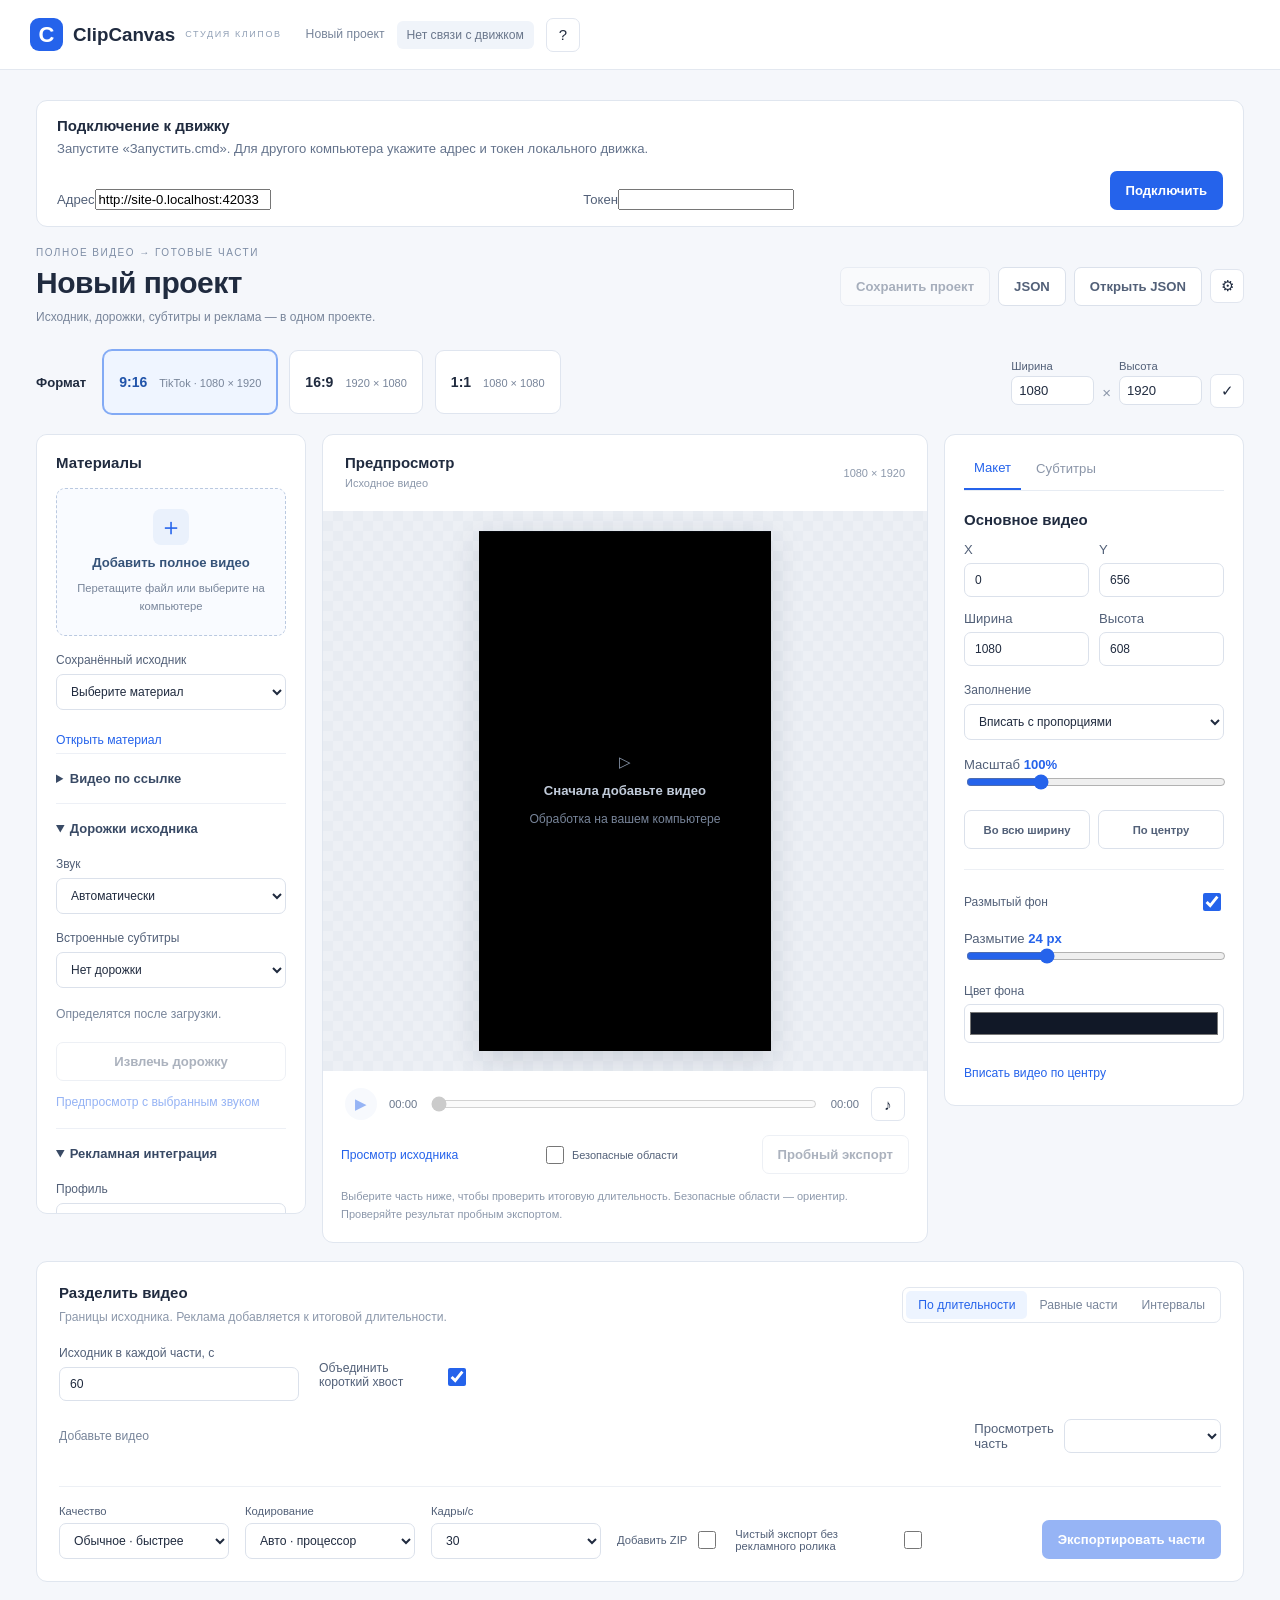
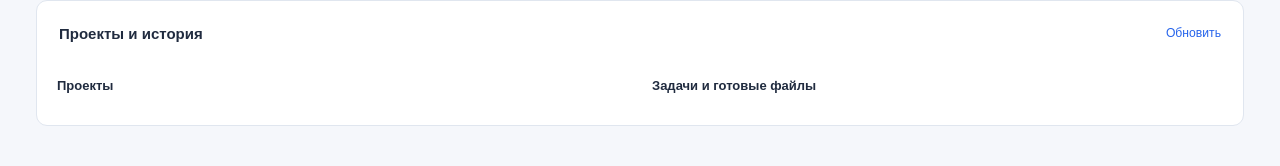
==== web/index.html @ d62b4d60 "Add NVIDIA NVENC rendering with CPU fallback" ====
<!doctype html>
<html lang="ru"><head><meta charset="utf-8"><meta name="viewport" content="width=device-width,initial-scale=1"><title>ClipCanvas — студия коротких видео</title><link rel="icon" href="favicon.svg"><link rel="stylesheet" href="style.css"></head><body>
<header class="topbar"><a class="brand" href="./"><span class="brand-icon">C</span>ClipCanvas <small>СТУДИЯ КЛИПОВ</small></a><div class="top-actions"><span id="autosaveState" class="muted">Новый проект</span><span id="engineBadge" class="engine-badge">Подключение…</span><button id="helpButton" class="icon-button" aria-label="Справка">?</button></div></header><main>
<section class="connection panel" id="connection" hidden><strong>Подключение к движку</strong><p class="muted">Запустите «Запустить.cmd». Для другого компьютера укажите адрес и токен локального движка.</p><div class="connection-fields"><label>Адрес<input id="engineUrl" type="url"></label><label>Токен<input id="engineToken" type="password" autocomplete="off"></label><button id="connectButton" class="button primary">Подключить</button></div></section>
<div class="workspace-heading"><div><span class="eyebrow">ПОЛНОЕ ВИДЕО → ГОТОВЫЕ ЧАСТИ</span><h1 id="projectTitle">Новый проект</h1><p id="projectSummary" class="muted">Исходник, дорожки, субтитры и реклама — в одном проекте.</p></div><div class="heading-actions"><button id="saveProject" class="button secondary">Сохранить проект</button><button id="downloadProject" class="button secondary">JSON</button><label class="button secondary">Открыть JSON<input id="projectFile" type="file" accept=".json" hidden></label><button id="showConnection" class="icon-button" aria-label="Настройки подключения">⚙</button></div></div>
<section class="format-bar"><span class="section-label">Формат</span><button class="format active" data-preset="vertical"><b>9:16</b><small>TikTok · 1080 × 1920</small></button><button class="format" data-preset="horizontal"><b>16:9</b><small>1920 × 1080</small></button><button class="format" data-preset="square"><b>1:1</b><small>1080 × 1080</small></button><div class="custom-format"><label>Ширина<input id="canvasWidth" type="number" value="1080" min="240" max="3840" step="2"></label><span>×</span><label>Высота<input id="canvasHeight" type="number" value="1920" min="240" max="3840" step="2"></label><button id="applyCanvas" class="icon-button" aria-label="Применить размер">✓</button></div></section>
<div class="editor-grid"><aside class="media-panel panel"><h2>Материалы</h2><label class="upload-zone" id="uploadZone"><input id="videoFile" type="file" accept="video/*,.mkv,.avi,.mov,.webm" hidden><span class="upload-symbol">＋</span><strong>Добавить полное видео</strong><small>Перетащите файл или выберите на компьютере</small></label><div id="mediaInfo" class="media-info" hidden><strong id="fileName"></strong><span id="fileDetails"></span><span id="uploadProgress"></span></div><label class="field">Сохранённый исходник<select id="assetSelect"><option value="">Выберите материал</option></select></label><button id="openAsset" class="text-button">Открыть материал</button>
<details class="settings-details"><summary>Видео по ссылке</summary><label class="field">Ссылка на видео<input id="videoUrl" type="url" placeholder="https://…"></label><button id="inspectLink" class="button secondary full">Проверить ссылку</button><p id="linkInfo" class="muted">Загрузчик на основе Yoinks. Используйте видео, которое вы вправе обрабатывать.</p><div id="linkChoices" hidden><label class="field">Качество<select id="linkQuality"></select></label><button id="downloadLink" class="button primary full">Скачать в материалы</button></div><a class="muted" href="https://github.com/pablostanley/yoinks" target="_blank" rel="noopener noreferrer">Yoinks ↗</a></details>
<details class="settings-details" open><summary>Дорожки исходника</summary><label class="field">Звук<select id="audioTrack"><option value="">Автоматически</option></select></label><label class="field">Встроенные субтитры<select id="subtitleTrack"><option value="">Нет дорожки</option></select></label><p id="trackHint" class="muted">Определятся после загрузки.</p><button id="extractSubtitles" class="button secondary full" disabled>Извлечь дорожку</button><button id="preparePreview" class="text-button" disabled>Предпросмотр с выбранным звуком</button></details>
<details class="settings-details" open><summary>Рекламная интеграция</summary><label class="field">Профиль<select id="adProfile"><option value="none">Без рекламы · чистые клипы</option><option value="floatup">FloatUP · 00:20, 01:20…</option><option value="buba">MEDIA BUBA · середина клипа</option><option value="custom">Свои настройки</option></select></label><div id="advertControls" hidden><label class="button secondary full">Загрузить рекламный ролик<input id="advertFile" type="file" accept="video/*,.mkv,.mov,.webm" hidden></label><p id="advertInfo" class="muted">Используется весь рекламный ролик со звуком.</p><label class="field">Сохранённый ролик<select id="advertSelect"><option value="">Выберите ролик</option></select></label><button id="openAdvert" class="text-button">Использовать выбранный</button><div class="field-pair"><label>Начало в клипе<input id="advertStart" value="00:00:20"></label><label>Повтор через, с<input id="advertInterval" type="number" min="1" value="60"></label></div><label class="toggle-row"><span>Повторять</span><input id="advertRepeat" type="checkbox" checked></label><label class="field">Скорость ролика<select id="advertSpeed"><option value="1">1× · без ускорения</option><option value="1.2">1,2×</option><option value="1.25">1,25×</option><option value="1.5">1,5×</option></select></label><label class="toggle-row"><span>Убрать зелёный фон (хромакей)</span><input id="advertChroma" type="checkbox"></label><button id="selectAdvert" class="text-button">Размер и положение рекламы</button><p class="muted">Во время рекламы исходник и его субтитры приостанавливаются. Итоговый клип становится длиннее.</p><p id="advertHint" class="notice"></p></div><div class="service-links"><a href="https://t.me/floatupbanner_bot" target="_blank" rel="noopener noreferrer">FloatUP · бот вручную ↗</a><a href="https://t.me/BubasikHelp_bot" target="_blank" rel="noopener noreferrer">MEDIA BUBA · бот вручную ↗</a><a href="https://t.me/bubavpn_media/16" target="_blank" rel="noopener noreferrer">MEDIA BUBA · правила ↗</a><a href="https://t.me/bubavpn_media/30" target="_blank" rel="noopener noreferrer">MEDIA BUBA · пример размера ↗</a><small>Профили помогают настроить монтаж. Допуск и актуальные требования проверяет сервис; автоматической отправки нет.</small></div></details>
<details class="settings-details"><summary>Статичный баннер</summary><label class="toggle-row"><span>Показывать изображение</span><input id="bannerEnabled" type="checkbox"></label><div id="bannerControls" hidden><label class="button secondary full">Загрузить изображение<input id="bannerFile" type="file" accept="image/*" hidden></label><div class="field-pair"><label>Начало исходника<input id="bannerStart" value="00:00:00"></label><label>Конец<input id="bannerEnd" value="00:00:10"></label></div><button id="bannerQuarter" class="text-button">Во всю ширину · высота 25%</button><button id="selectBanner" class="text-button">Выбрать слой</button><small class="muted">Время исходника. GIF статичный.</small></div></details><div class="layers-title">Слои</div><div class="layer-buttons"><button data-layer="video" class="layer-row selected">Видео</button><button data-layer="advert" class="layer-row">Реклама</button><button data-layer="banner" class="layer-row">Баннер <span id="bannerIndicator"></span></button><button data-layer="subtitles" class="layer-row">Текст <span id="subsIndicator"></span></button><button data-layer="background" class="layer-row">Фон</button></div></aside>
<section class="preview-panel panel"><div class="panel-heading"><div><h2>Предпросмотр</h2><span id="previewMode" class="muted">Исходное видео</span></div><span id="resolutionLabel">1080 × 1920</span></div><div id="previewArea" class="preview-area"><div id="stage" class="stage"><canvas id="preview" width="360" height="640"></canvas><div id="stageEmpty" class="stage-empty"><span>▷</span><strong>Сначала добавьте видео</strong><small>Обработка на вашем компьютере</small></div><div id="safeZones" class="safe-zones" hidden><div class="safe-top">Интерфейс платформы</div><div class="safe-right"></div><div class="safe-bottom">Подпись / навигация</div></div><div id="selection" class="selection" hidden role="button" tabindex="0" aria-label="Выбранный слой: перетащите или используйте стрелки"><span id="selectionLabel" class="selection-label">Видео</span><i data-handle="nw"></i><i data-handle="ne"></i><i data-handle="sw"></i><i data-handle="se"></i></div></div></div><div class="playback"><button id="playButton" class="play-button" disabled aria-label="Воспроизвести">▶</button><span id="currentTime">00:00</span><input id="seek" type="range" min="0" max="1" value="0" step="0.01" disabled aria-label="Позиция воспроизведения"><span id="duration">00:00</span><button id="muteButton" class="icon-button" aria-label="Выключить звук">♪</button></div><div class="preview-tools"><button id="sourcePreview" class="text-button">Просмотр исходника</button><label><input id="showSafeZones" type="checkbox"> Безопасные области</label><button id="sampleButton" class="button secondary" disabled>Пробный экспорт</button></div><p id="previewHint" class="preview-hint">Выберите часть ниже, чтобы проверить итоговую длительность. Безопасные области — ориентир. Проверяйте результат пробным экспортом.</p></section>
<aside class="settings-panel panel"><div class="tabs"><button id="layoutTab" class="tab active">Макет</button><button id="subtitlesTab" class="tab">Субтитры</button></div><div id="layoutSettings"><h2 id="inspectorTitle">Основное видео</h2><div id="geometryControls"><div class="field-pair"><label>X<input id="layerX" type="number" value="0"></label><label>Y<input id="layerY" type="number" value="656"></label></div><div class="field-pair"><label>Ширина<input id="layerW" type="number" min="16" value="1080"></label><label>Высота<input id="layerH" type="number" min="16" value="608"></label></div><label class="field">Заполнение<select id="layerFit"><option value="contain">Вписать с пропорциями</option><option value="cover">Заполнить с обрезкой</option><option value="stretch">Растянуть</option></select></label><label class="range-field">Масштаб <output id="scaleValue">100%</output><input id="layerScale" type="range" min="25" max="300" value="100"></label><div class="action-pair"><button id="fullWidth" class="button secondary">Во всю ширину</button><button id="centerLayer" class="button secondary">По центру</button></div></div><div class="divider"></div><label class="toggle-row"><span>Размытый фон</span><input id="backgroundEnabled" type="checkbox" checked></label><label class="range-field">Размытие <output id="blurValue">24 px</output><input id="backgroundBlur" type="range" min="0" max="80" value="24"></label><label class="field">Цвет фона<input id="backgroundColor" type="color" value="#111827"></label><button id="resetLayout" class="text-button">Вписать видео по центру</button></div>
<div id="subtitleSettings" hidden><h2>Субтитры</h2><label class="field">Стиль<select id="subtitleStyle"><option value="clean">Чистый</option><option value="word">Акцент на слове</option><option value="cinema">Кино</option></select></label><label class="toggle-row"><span>Включить в экспорт</span><input id="subtitlesEnabled" type="checkbox"></label><div class="field-pair"><label>Размер<input id="subtitleSize" type="number" min="16" max="160" value="52"></label><label>Цвет<input id="subtitleColor" type="color" value="#ffffff"></label></div><label class="range-field">Высота <output id="subtitleYValue">72%</output><input id="subtitleY" type="range" min="5" max="95" value="72"></label><div class="field-pair"><label>Обводка<input id="subtitleOutline" type="number" min="0" max="10" step="0.5" value="2"></label><label class="toggle-row">Подложка<input id="subtitleBackground" type="checkbox"></label></div><p id="subtitleHint" class="muted">Подсветке слов нужны метки времени слов. Фразовые дорожки остаются без подсветки.</p><div class="action-pair"><label class="button secondary">SRT / ASS / VTT<input id="srtFile" type="file" accept=".srt,.ass,.ssa,.vtt" hidden></label><button id="downloadSrt" class="button secondary">Скачать SRT</button></div><details class="settings-details"><summary>Распознать речь, если нет дорожки</summary><label class="field">Язык<select id="speechLanguage"><option value="ru">Русский</option><option value="auto">Автоматически</option><option value="en">Английский</option><option value="es">Испанский</option><option value="de">Немецкий</option><option value="fr">Французский</option><option value="uk">Украинский</option></select></label><label class="field">Модель<select id="speechModel"><option value="base">base · обычная</option><option value="tiny">tiny · быстрее</option><option value="small">small · точнее</option></select></label><button id="transcribeButton" class="button primary full" disabled>Распознать речь</button><small id="asrHint" class="muted">Первый запуск скачивает модель. Импорт файла и ручная правка доступны без распознавания.</small></details><div class="subtitle-toolbar"><button id="previousSubtitlePage" class="icon-button" aria-label="Предыдущие строки">‹</button><span id="subtitlePage" class="muted">Нет строк</span><button id="nextSubtitlePage" class="icon-button" aria-label="Следующие строки">›</button><button id="addSubtitle" class="text-button">+ Строка</button></div><div id="subtitleList" class="subtitle-list"></div></div></aside></div>
<section class="bottom-panel panel"><div class="cut-header"><div><h2>Разделить видео</h2><p class="muted">Границы исходника. Реклама добавляется к итоговой длительности.</p></div><div class="cut-tabs"><button id="secondsMode" class="active">По длительности</button><button id="equalMode">Равные части</button><button id="rangeMode">Интервалы</button></div></div><div id="secondsControls" class="split-controls"><label>Исходник в каждой части, с<input id="partSeconds" type="number" min="1" value="60"></label><label class="toggle-row"><span>Объединить короткий хвост</span><input id="mergeTail" type="checkbox" checked></label></div><div id="equalControls" class="split-controls" hidden><label>Количество частей<input id="partCount" type="number" min="1" max="1000" value="10"></label></div><div id="rangeControls" hidden><div class="range-row"><label>Начало<input id="cutStart" value="00:00:00"></label><label>Конец<input id="cutEnd" value="00:01:00"></label><button id="addRange" class="button secondary">Добавить</button></div><div id="rangeList" class="range-list"></div></div><div class="parts-heading"><span id="partSummary" class="muted">Добавьте видео</span><label class="part-picker">Просмотреть часть<select id="partSelect"><option>Нет частей</option></select></label></div><div id="partsStrip" class="parts-strip"></div><p id="cutWarning" class="notice" hidden></p><div class="export-row"><label>Качество<select id="exportQuality"><option value="standard">Обычное · быстрее</option><option value="high">Высокое</option></select></label><label>Кодирование<select id="exportEncoder"><option value="auto">Авто · процессор</option><option value="nvidia" disabled>NVIDIA · видеокарта</option><option value="cpu">Процессор</option></select></label><label>Кадры/с<select id="exportFps"><option value="30">30</option><option value="60">60</option><option value="24">24</option></select></label><label class="toggle-row"><span>Добавить ZIP</span><input id="exportZip" type="checkbox"></label><label class="toggle-row"><span>Чистый экспорт без рекламного ролика</span><input id="exportClean" type="checkbox"></label><button id="exportButton" class="button primary" disabled>Экспортировать части</button></div></section>
<section id="jobPanel" class="job-panel panel" hidden aria-live="polite"><div class="job-header"><strong id="jobTitle">Обработка</strong><button id="cancelJob" class="text-button">Остановить</button></div><p id="jobMessage"></p><progress id="jobProgress" value="0" max="100"></progress><div id="downloadList" class="download-list"></div></section>
<section class="history-panel panel"><div class="panel-heading"><h2>Проекты и история</h2><button id="refreshHistory" class="text-button">Обновить</button></div><div class="history-columns"><div><h3>Проекты</h3><div id="projectList" class="history-list"></div></div><div><h3>Задачи и готовые файлы</h3><div id="jobList" class="history-list"></div></div></div></section></main>
<div id="toast" class="toast" hidden role="status"></div><dialog id="helpDialog"><h2>От исходника до клипов</h2><ol><li>Загрузите видео. Выберите звук и извлеките встроенные субтитры, если они есть.</li><li>Выберите стиль текста. Импортируйте SRT/ASS/VTT или распознайте речь при необходимости.</li><li>Настройте длительность частей. Проверьте выбранную часть и пробный экспорт.</li><li>Для рекламы загрузите ролик. Профили задают настройки; соответствие текущим требованиям проверяет сервис.</li><li>Экспорт без ZIP экономит место. Части появляются по мере обработки и остаются в истории.</li></ol><p>JSON сохраняет настройки и ссылки на материалы этого движка, но не сами видео. При переносе перенесите папку data или загрузите материалы повторно. Боты открываются вручную.</p><button id="closeHelp" class="button primary">Понятно</button></dialog><video id="sourceVideo" playsinline preload="metadata" hidden></video><video id="advertVideo" playsinline preload="metadata" hidden></video><script src="app.js?v=2.0.0" defer></script></body></html>
---- web/style.css ----
*{box-sizing:border-box} :root{font-family:Inter,Segoe UI,Arial,sans-serif;color:#202b3f;background:#f5f7fb;font-size:16px;font-synthesis:none}body{margin:0}button,input,select,textarea{font:inherit}button,label.button{cursor:pointer}button:disabled{opacity:.48;cursor:not-allowed}button{color:inherit}a{color:#2563eb;text-decoration:none}h1,h2,p{margin:0}h1{font-size:1.6rem;letter-spacing:-.5px}h2{font-size:1rem;font-weight:650}input[type=number],input:not([type]),input[inputmode],select,textarea{border:1px solid #dbe1eb;border-radius:7px;background:white;padding:9px 10px;width:100%;color:#202b3f;min-width:0}input:focus,select:focus,textarea:focus,button:focus-visible,a:focus-visible{outline:2px solid #93b6ff;outline-offset:2px}input[type=range]{width:100%;accent-color:#2563eb}input[type=checkbox]{width:18px;height:18px;accent-color:#2563eb;flex-shrink:0}input[type=color]{height:39px;width:100%;border:1px solid #dbe1eb;border-radius:6px;background:white;padding:3px}label{font-size:.875rem;color:#526078;display:block}small,.muted{font-size:.8125rem;color:#78859a;line-height:1.55}.topbar{height:76px;border-bottom:1px solid #e3e8f0;background:#fff;display:flex;align-items:center;padding:0 36px;gap:24px}.brand{font-size:1.25rem;font-weight:700;color:#202b3f;display:flex;align-items:center;gap:10px}.brand-icon{background:#2563eb;color:#fff;border-radius:9px;width:33px;height:33px;display:grid;place-items:center;font-size:22px}.header-note{color:#8a95a8;font-size:.875rem}.engine-badge{margin-left:auto;padding:7px 10px;background:#f0f4fa;color:#6a778c;font-size:.8125rem;border-radius:6px}.engine-badge.connected{background:#e9f5ee;color:#277347}.icon-button{border:1px solid #e1e6ef;width:34px;height:34px;background:white;border-radius:7px;flex-shrink:0}.connection{margin:20px auto 0;max-width:1480px;background:#eff5ff;border:1px solid #ccddfc;border-radius:10px;padding:16px 20px;display:flex;align-items:center;gap:14px}.connection p{font-size:.875rem;color:#64738c;margin-top:5px;line-height:1.5}.connection>div{flex:1}.connection>a:last-child{font-size:.875rem;white-space:nowrap}main{max-width:1552px;margin:auto;padding:30px 36px 40px}.workspace-heading{display:flex;justify-content:space-between;align-items:center;margin-bottom:24px;gap:20px}.workspace-heading p{font-size:.875rem;margin-top:8px;color:#78859a}.heading-actions{display:flex;gap:8px}.button{display:inline-flex;align-items:center;justify-content:center;border-radius:7px;min-height:39px;padding:9px 15px;font-size:.875rem;font-weight:550;border:1px solid transparent;gap:8px;white-space:nowrap}.primary{background:#2563eb;color:#fff}.primary:hover{background:#1d4ed8}.secondary{border-color:#dbe1eb;background:white;color:#526078}.secondary:hover{background:#f5f8fc}.full{width:100%;margin:8px 0}.format-bar{display:flex;align-items:center;gap:12px;margin-bottom:20px;flex-wrap:wrap}.section-label{font-size:.875rem;font-weight:650;margin-right:5px}.format{display:flex;align-items:center;text-align:left;gap:12px;min-height:64px;border:1px solid #dfe5ef;border-radius:9px;background:white;padding:12px 15px}.format.active{background:#eff5ff;border-color:#82aaf5;color:#2154aa;box-shadow:0 0 0 1px #82aaf5}.format b{font-size:.9375rem}.format small{display:block;font-size:.75rem;margin-top:3px}.format-dim{font-size:.75rem;color:#8490a4;margin-left:5px}.ratio{display:inline-block;border:1.5px solid currentColor;border-radius:3px;color:#7b8eaf}.portrait{width:16px;height:27px}.landscape{width:27px;height:16px}.square{width:22px;height:22px}.custom-format{display:flex;align-items:center;gap:8px;margin-left:auto}.custom-format label{width:83px;font-size:.75rem}.custom-format input{margin-top:4px;font-size:.875rem;padding:6px 7px}.custom-format>span{padding-top:20px;color:#8a95a8}.custom-format>button{margin-top:17px}.panel{border:1px solid #e0e6ef;border-radius:11px;background:#fff}.editor-grid{display:grid;grid-template-columns:254px minmax(300px,1fr) 290px;gap:16px;align-items:stretch}.media-panel,.settings-panel{padding:20px;min-width:0}.upload-zone{border:1px dashed #bac9e0;border-radius:9px;display:flex;flex-direction:column;align-items:center;text-align:center;margin-top:17px;padding:20px 10px;gap:10px;cursor:pointer;background:#f9fbff}.upload-zone:hover,.upload-zone.dragging{background:#eff5ff;border-color:#2563eb}.upload-zone strong{color:#365379;font-size:.875rem}.upload-zone>span:not(.upload-symbol){font-size:.8125rem;line-height:1.65;color:#8a97aa}.upload-zone small{font-size:.75rem}.upload-symbol{display:grid;place-items:center;width:36px;height:36px;border-radius:8px;background:#eaf1fc;color:#2563eb;font-size:24px}.media-info{margin-top:14px;display:flex;flex-direction:column;gap:7px}.media-info strong{font-size:.875rem;overflow-wrap:anywhere}.media-info span{font-size:.8125rem;color:#78859a}.divider{height:1px;background:#edf0f5;margin:20px 0}.toggle-row{display:flex;justify-content:space-between;align-items:center;gap:10px;margin:12px 0}.toggle-row b{font-size:.875rem;color:#344257;font-weight:600}.toggle-row small{display:block;font-size:.75rem;margin-top:5px}.field-pair{display:grid;grid-template-columns:1fr 1fr;gap:10px;margin:14px 0}.field-pair input{margin-top:6px;font-size:.875rem}.text-button{border:0;background:none;padding:6px 0;color:#2563eb;font-size:.8125rem;text-align:left;display:block}.layers-title{color:#8c98ab;font-size:.75rem;text-transform:uppercase;letter-spacing:1px;margin-bottom:10px}.layer-row{display:flex;gap:10px;width:100%;border:0;background:transparent;text-align:left;padding:10px 8px;border-radius:7px;font-size:.8125rem;align-items:center;margin:4px 0}.layer-row:hover{background:#f6f8fb}.layer-row.selected{color:#2357ab;background:#edf4ff}.layer-icon{width:19px;font-size:18px}.layer-status{font-size:.75rem;color:#9aa5b7;margin-left:auto}.preview-panel{overflow:hidden;display:flex;flex-direction:column}.panel-heading{display:flex;justify-content:space-between;padding:19px 22px;align-items:center}.panel-heading span{font-size:.8125rem;color:#8c98ab}.preview-area{background:#edf0f5;min-height:420px;height:480px;display:flex;align-items:center;justify-content:center;padding:24px;overflow:hidden;position:relative;background-image:linear-gradient(45deg,#e8ecf2 25%,transparent 25%),linear-gradient(-45deg,#e8ecf2 25%,transparent 25%),linear-gradient(45deg,transparent 75%,#e8ecf2 75%),linear-gradient(-45deg,transparent 75%,#e8ecf2 75%);background-size:20px 20px;background-position:0 0,0 10px,10px -10px,-10px 0}.stage{position:relative;box-shadow:0 8px 30px #16233d25;flex:none;touch-action:none}canvas{display:block;width:100%;height:100%;background:#111827}.stage-empty{position:absolute;inset:0;display:flex;flex-direction:column;align-items:center;justify-content:center;text-align:center;color:#8a97ab;gap:12px;padding:10px}.stage-empty strong{font-size:.875rem;color:#c2ccdb}.stage-empty>span:last-child{font-size:.75rem}.empty-icon{font-size:42px;border:1px solid #344257;width:62px;height:62px;border-radius:15px;display:grid;place-items:center}.selection{position:absolute;border:1.5px solid #5c95ff;cursor:move;touch-action:none}.selection-label{position:absolute;bottom:100%;left:-1px;background:#2563eb;color:white;font-size:.6875rem;padding:3px 5px;border-radius:3px 3px 0 0;white-space:nowrap;pointer-events:none}.selection i{position:absolute;width:9px;height:9px;background:white;border:1.5px solid #2563eb;border-radius:2px}.selection i[data-handle=nw]{left:-5px;top:-5px;cursor:nwse-resize}.selection i[data-handle=ne]{right:-5px;top:-5px;cursor:nesw-resize}.selection i[data-handle=sw]{left:-5px;bottom:-5px;cursor:nesw-resize}.selection i[data-handle=se]{right:-5px;bottom:-5px;cursor:nwse-resize}.playback{display:flex;gap:12px;align-items:center;padding:16px 22px 8px}.playback>span{font-size:.75rem;color:#6a778c;white-space:nowrap}.playback input{flex:1;min-width:20px}.play-button{border:0;background:#eff4fc;color:#2563eb;border-radius:50%;width:32px;height:32px;flex-shrink:0}.preview-hint{text-align:center;font-size:.75rem;color:#8c98ab;padding:5px 15px 16px}.tabs{display:flex;gap:5px;border-bottom:1px solid #e7ecf3;margin:-4px 0 20px}.tab{border:0;background:transparent;font-size:.875rem;padding:10px 10px 13px;color:#8a95a8}.tab.active{color:#2563eb;border-bottom:2px solid #2563eb}.field{margin:17px 0}.field select{margin-top:7px;font-size:.8125rem}.range-field{margin:17px 0}.range-field>span{display:flex;justify-content:space-between;align-items:center;margin-bottom:9px;font-size:.8125rem}.range-field output{color:#2563eb;font-weight:600}.action-pair{display:flex;gap:8px;flex-wrap:wrap}.action-pair>*{flex:1;font-size:.75rem;padding:8px 9px;min-width:90px}.color-field{display:flex;align-items:center;justify-content:space-between}.color-field input{width:55px}.bottom-panel{padding:22px;margin-top:18px}.cut-header{display:flex;justify-content:space-between;align-items:center;gap:20px}.cut-header p{font-size:.8125rem;color:#8c98ab;margin-top:7px}.cut-tabs{display:flex;border:1px solid #e2e7ef;border-radius:7px;padding:3px}.cut-tabs button{border:0;background:transparent;font-size:.8125rem;padding:7px 12px;border-radius:5px;color:#78859a}.cut-tabs button.active{background:#edf4ff;color:#2563eb}.split-controls{display:flex;align-items:end;gap:20px;margin-top:20px}.split-controls label{width:150px;font-size:.8125rem}.split-controls input{margin-top:7px}.split-controls>span{font-size:.8125rem;color:#78859a;padding-bottom:12px}.parts-strip{display:flex;gap:4px;overflow-x:auto;margin:18px 0 23px;padding-bottom:2px}.part-chip{flex:1;min-width:60px;padding:9px;border:1px solid #ccdefb;background:#eff5ff;border-radius:5px;font-size:.75rem;color:#4772b6;white-space:nowrap;cursor:pointer}.part-chip.active{background:#2563eb;color:white}.part-chip small{display:block;color:inherit;font-size:.6875rem;margin-top:5px}.export-row{border-top:1px solid #edf0f5;padding-top:18px;display:flex;align-items:end;gap:16px}.export-row>label{width:170px;font-size:.75rem}.export-row select{margin-top:6px;font-size:.8125rem}.export-spacer{flex:1}.export-row>.muted{padding-bottom:12px;white-space:nowrap}.export-button{padding:11px 24px}.range-row{display:flex;gap:12px;align-items:end;margin-top:18px}.range-row label{width:140px}.range-row input{margin-top:7px}.range-list{display:flex;gap:8px;flex-wrap:wrap;margin-top:12px}.range-item{padding:7px 9px;background:#f1f5fc;font-size:.8125rem;border-radius:5px}.range-item button{margin-left:8px;border:0;background:transparent;color:#8b98ad}.subtitle-list{max-height:250px;overflow-y:auto;margin-top:15px}.subtitle-row{border-top:1px solid #edf0f5;padding:10px 0}.subtitle-row .field-pair{margin:0 0 6px;gap:5px}.subtitle-row input{font-size:.75rem;padding:5px;min-width:0}.subtitle-row textarea{font-size:.8125rem;resize:vertical;min-height:57px}.subtitle-row>button{font-size:.75rem}.job-panel{margin-top:18px;padding:20px}.job-header{display:flex;justify-content:space-between;gap:15px}.job-panel p{font-size:.875rem;color:#6a778c;margin:10px 0}.job-panel progress{width:100%;height:9px;accent-color:#2563eb}.download-list{display:flex;gap:10px;flex-wrap:wrap;margin-top:15px}.toast{position:fixed;bottom:28px;left:50%;transform:translateX(-50%);z-index:100;background:#202b3f;color:#fff;border-radius:9px;padding:13px 22px;box-shadow:0 6px 30px #10192a30;max-width:min(90vw,600px);font-size:.875rem;line-height:1.5}dialog{border:1px solid #e1e6ef;border-radius:13px;max-width:530px;padding:30px;color:#344257}dialog::backdrop{background:#16233d66}dialog li{line-height:1.7;font-size:.9375rem;margin-bottom:10px}dialog p{font-size:.8125rem;color:#78859a;line-height:1.6;margin:17px 0} [hidden]{display:none!important}@media(min-width:1600px){.preview-area{height:560px}}@media(max-width:1200px){main{padding:24px 20px}.editor-grid{grid-template-columns:215px minmax(260px,1fr) 250px}.media-panel,.settings-panel{padding:16px}.format-dim{display:none}.custom-format{margin-left:0}.header-note{display:none}.connection{margin:16px 20px 0;flex-wrap:wrap}.preview-area{height:460px;padding:18px}.export-row>.muted{display:none}}@media(max-width:950px){.editor-grid{grid-template-columns:200px minmax(280px,1fr)}.settings-panel{grid-column:1/-1;display:block}.settings-panel #layoutSettings{display:grid;grid-template-columns:1fr 1fr;column-gap:24px}.settings-panel #layoutSettings>h2{grid-column:1/-1}.settings-panel #layoutSettings>.divider{display:none}#geometryControls{grid-row:2/6}.preview-area{height:460px}.topbar{padding:0 20px}.format-bar{gap:8px}.format{padding:10px}.workspace-heading{align-items:start}.heading-actions{flex-wrap:wrap;justify-content:end}}@media(max-width:650px){main{padding:20px 12px}.topbar{padding:0 14px;height:64px;gap:10px}.brand{font-size:1rem}.engine-badge{font-size:.75rem;padding:6px}.workspace-heading{display:block}.heading-actions{justify-content:start;margin-top:15px}.workspace-heading h1{font-size:1.4rem}.format-bar{align-items:stretch}.section-label{width:100%}.format{flex:1;gap:8px}.format small{font-size:.6875rem}.custom-format{width:100%}.editor-grid{display:flex;flex-direction:column}.media-panel{order:0}.preview-panel{order:1}.settings-panel{order:2}.upload-zone{padding:12px;margin-top:12px}.upload-zone span:not(.upload-symbol),.upload-zone small{display:none}.upload-zone{flex-direction:row;justify-content:center}.media-panel .layers-title,.media-panel .layer-row{display:none}.media-panel .divider{margin:12px 0}.preview-area{height:460px}.settings-panel #layoutSettings{display:block}.cut-header{align-items:start;flex-direction:column;gap:16px}.bottom-panel{padding:16px}.export-row{flex-wrap:wrap;gap:12px}.export-spacer{display:none}.export-row>label{flex:1}.export-button{width:100%;margin-top:5px}.range-row{flex-wrap:wrap}.range-row label{flex:1}.connection{margin:12px 12px 0;padding:14px}.connection>div{min-width:100%}.split-controls{align-items:start;gap:12px}.split-controls>span{padding-top:28px}.preview-hint{line-height:1.5}}@media(prefers-reduced-motion:no-preference){button,.button{transition:background .15s,border-color .15s}}

/* ClipCanvas 2: project, tracks, advertising and durable jobs. */
:root{font-size:15px}.topbar{height:70px;padding:0 30px}.brand small{font-size:9px;letter-spacing:1.6px;font-weight:500;color:#91a0b6}.top-actions{display:flex;align-items:center;gap:12px}.engine-badge{margin-left:0}.eyebrow{font-size:10px;color:#7e8da5;letter-spacing:1.5px;display:block;margin-bottom:8px}h1{font-size:clamp(22px,2.4vw,30px);overflow-wrap:anywhere}h3{font-size:13px;margin-bottom:12px}.workspace-heading p{font-size:12px}.heading-actions{align-items:center;flex-wrap:wrap}.format b{font-size:14px}.format small{font-size:11px}.editor-grid{grid-template-columns:270px minmax(300px,1fr) 300px;align-items:start}.preview-area{height:560px}.panel-heading .muted{display:block;margin-top:4px;font-size:11px}.panel-heading>span{font-size:11px}.media-panel,.settings-panel{padding:19px}.settings-details{padding:13px 0;border-top:1px solid #edf0f6}.settings-details summary{font-size:13px;font-weight:600;color:#394a65;cursor:pointer;padding:4px 0}.settings-details p{margin:10px 0}.field{font-size:12px}.field input{margin-top:6px}.field select{font-size:12px}.field-pair input{font-size:12px}.toggle-row{font-size:12px}.service-links{display:flex;flex-direction:column;gap:7px;margin-top:13px}.service-links a,.service-links small{font-size:11px}.notice{font-size:11px;line-height:1.6;color:#8a642c;background:#fff8e9;padding:9px;border-radius:7px;overflow-wrap:anywhere}.notice:empty{display:none}.layers-title{font-size:10px}.layer-buttons{display:flex;flex-wrap:wrap;gap:5px;margin-top:10px}.layer-row{width:auto;border-radius:6px;padding:7px 9px;background:#f5f7fb;font-size:11px;margin:0}.layer-row.selected{color:#2455a4;background:#eaf2ff}.safe-zones{position:absolute;inset:0;pointer-events:none;z-index:2;font-size:9px;color:#fff9}.safe-top{position:absolute;inset:0 0 auto;height:12%;background:#141d3d55;border-bottom:1px dashed #ffffff70;padding:6px}.safe-bottom{position:absolute;inset:auto 0 0;height:20%;background:#141d3d55;border-top:1px dashed #ffffff70;padding:6px}.safe-right{position:absolute;right:0;top:25%;width:17%;height:50%;background:#141d3d44;border-left:1px dashed #ffffff70}.selection{z-index:3}.preview-tools{display:flex;align-items:center;justify-content:space-between;flex-wrap:wrap;gap:9px;padding:6px 18px}.preview-tools label{display:flex;align-items:center;gap:5px;font-size:11px}.preview-hint{text-align:left;line-height:1.6;font-size:11px;padding:8px 18px 18px}.subtitle-toolbar{display:flex;align-items:center;gap:7px;margin:14px 0 4px;flex-wrap:wrap}.subtitle-toolbar .muted{flex:1;font-size:10px}.subtitle-list{max-height:460px}.subtitle-row-actions{display:flex;justify-content:space-between;gap:8px}.subtitle-row .text-button{font-size:10px}.split-controls{flex-wrap:wrap}.split-controls>label:first-child{width:240px}.range-list{display:flex;flex-direction:column;gap:7px}.range-item{display:flex;align-items:center;gap:7px;background:#f5f7fb;padding:7px}.range-item input{max-width:150px;font-size:12px}.range-item>span{font-size:11px;color:#8090a6;min-width:25px}.range-item button{margin:0;flex:none}.parts-heading{display:flex;justify-content:space-between;gap:16px;align-items:center;margin-top:18px}.part-picker{display:flex;align-items:center;gap:10px;max-width:320px}.part-picker select{font-size:11px;min-width:120px}.parts-strip{margin:13px 0 18px}.part-chip{min-width:95px;flex:1}.export-row{flex-wrap:wrap}.export-row>.toggle-row{gap:7px;margin:0;min-height:38px;max-width:190px;width:auto}.export-row>button{margin-left:auto}.history-panel{margin-top:18px;padding-bottom:20px}.history-columns{display:grid;grid-template-columns:1fr 1fr;gap:24px;padding:0 20px}.history-list{display:flex;flex-direction:column;gap:9px}.history-item{padding:11px 12px;background:#f7f9fc;border-radius:8px;display:flex;flex-direction:column;gap:7px;font-size:12px;overflow-wrap:anywhere}.history-item .actions{display:flex;align-items:center;gap:12px;flex-wrap:wrap}.history-item a,.history-item button{font-size:11px}.connection{display:block;margin:0 0 20px;max-width:none}.connection-fields{display:flex;align-items:end;gap:10px;flex-wrap:wrap;margin-top:12px}.connection-fields>label{flex:1;min-width:160px}.connection-fields input{margin-top:6px}
@media(min-width:1051px){.media-panel,.settings-panel{max-height:780px;overflow-y:auto;scrollbar-width:thin}}
@media(max-width:1250px){.editor-grid{grid-template-columns:235px minmax(260px,1fr) 260px;gap:12px}.media-panel,.settings-panel{padding:15px}.preview-area{height:510px}.brand small{display:none}}
@media(max-width:1050px){.editor-grid{grid-template-columns:240px minmax(280px,1fr)}.settings-panel{grid-column:1/-1}.settings-panel #layoutSettings{display:grid;grid-template-columns:1fr 1fr;gap:0 22px}.settings-panel #layoutSettings h2{grid-column:1/-1}#geometryControls{grid-row:2/7}.settings-panel #layoutSettings>.divider{display:none}.top-actions>#autosaveState{display:none}}
@media(min-width:651px) and (max-width:1050px){.media-panel{max-height:730px;overflow-y:auto;scrollbar-width:thin}}
@media(max-width:650px){.brand{font-size:16px}.top-actions{gap:7px}.editor-grid{display:flex;flex-direction:column}.editor-grid>*{width:100%}.media-panel{order:0}.preview-panel{order:1}.settings-panel{order:2}.media-panel,.settings-panel{max-height:none;overflow:visible}.media-panel .layers-title,.media-panel .layer-row{display:block}.preview-area{height:500px}.settings-panel #layoutSettings{display:block}.heading-actions{max-width:none;justify-content:start}.parts-heading{align-items:start;flex-direction:column;gap:10px}.part-picker{width:100%;max-width:none}.export-row>.toggle-row{max-width:none;flex:none;width:auto}.export-row>button{width:100%;margin-left:0}.history-columns{grid-template-columns:1fr;gap:24px}.range-item{flex-wrap:wrap}.range-item input{max-width:100%;width:calc(50% - 25px)}.range-item>span{min-width:18px}.connection-fields>label{min-width:100%}.connection-fields>.button{width:100%}}
@media(pointer:coarse){button,.button{min-height:42px}input,select,textarea{font-size:16px!important}.play-button{width:42px}.icon-button{min-width:42px}}
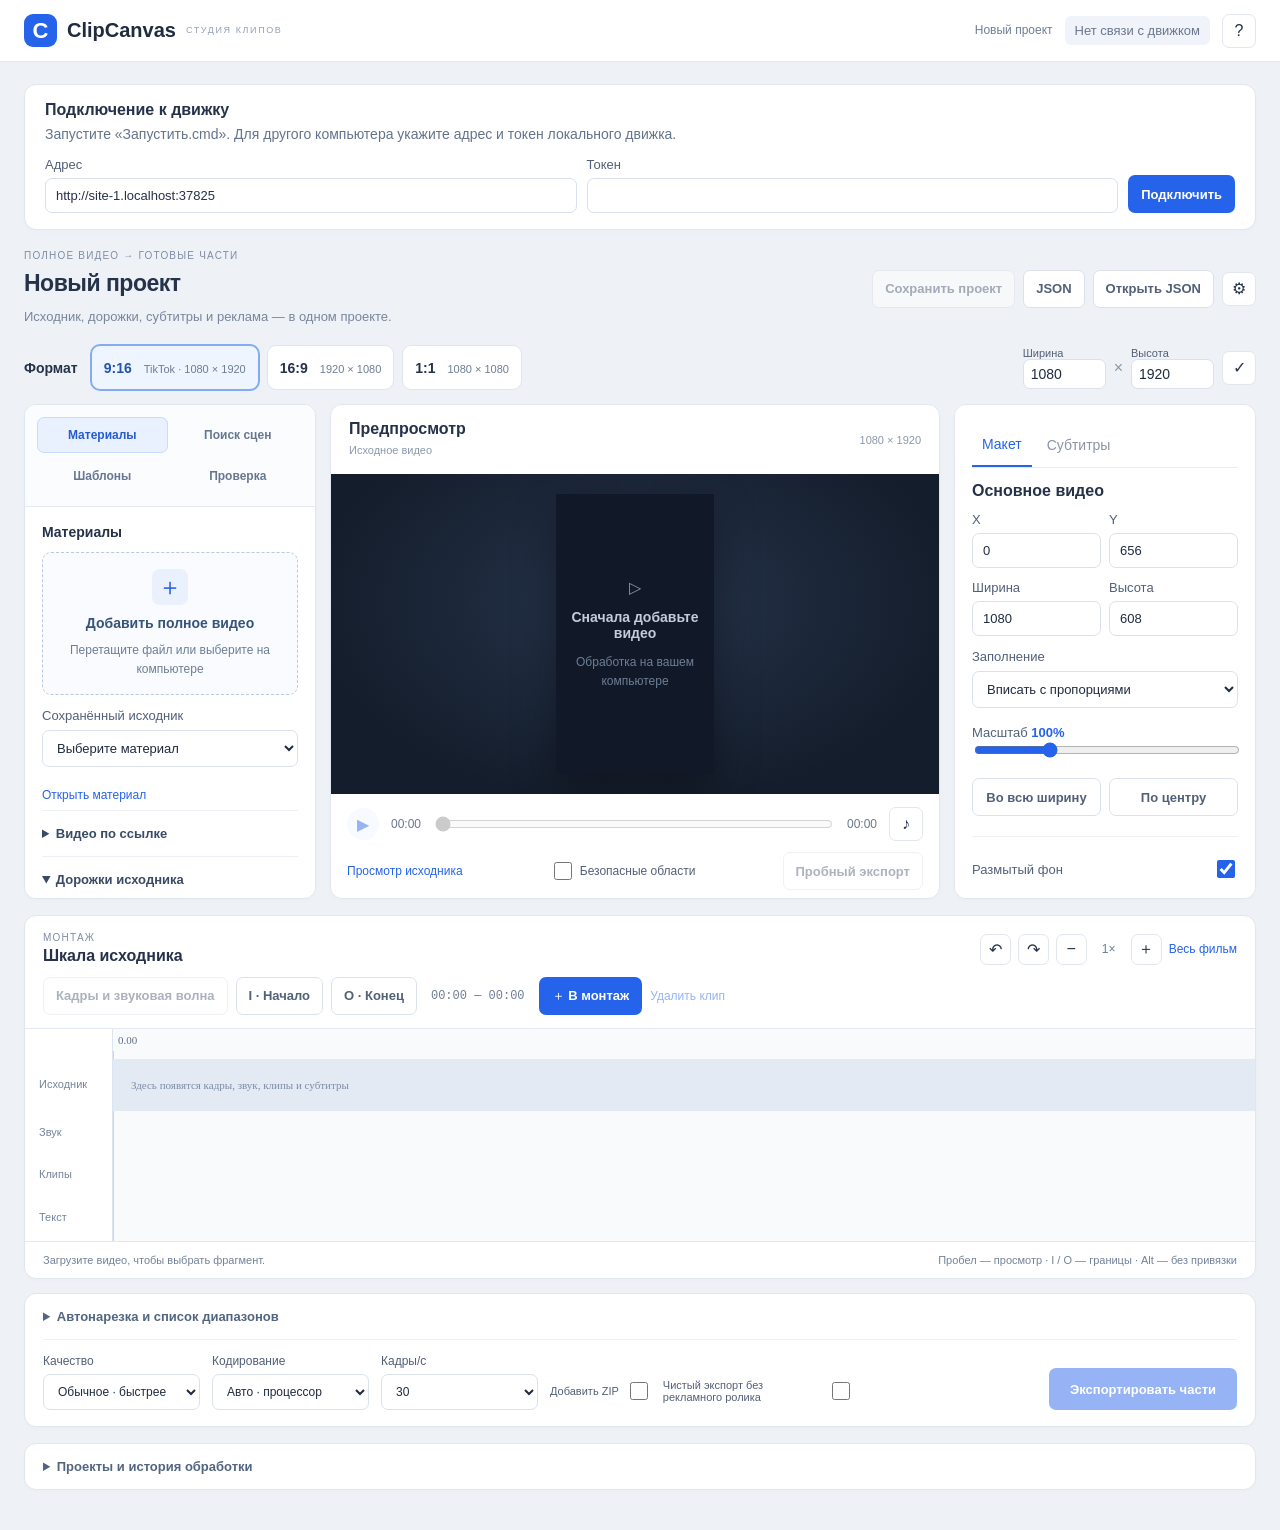
==== commit 6f3f2904: "Add local AI scene search and timeline studio" ====
--- a/web/index.html
+++ b/web/index.html
@@ -1,5 +1,5 @@
 <!doctype html>
-<html lang="ru"><head><meta charset="utf-8"><meta name="viewport" content="width=device-width,initial-scale=1"><title>ClipCanvas — студия коротких видео</title><link rel="icon" href="favicon.svg"><link rel="stylesheet" href="style.css"></head><body>
+<html lang="ru"><head><meta charset="utf-8"><meta name="viewport" content="width=device-width,initial-scale=1"><title>ClipCanvas — студия коротких видео</title><link rel="icon" href="favicon.svg"><link rel="stylesheet" href="style.css"><link rel="stylesheet" href="studio.css?v=2.1.0"></head><body>
 <header class="topbar"><a class="brand" href="./"><span class="brand-icon">C</span>ClipCanvas <small>СТУДИЯ КЛИПОВ</small></a><div class="top-actions"><span id="autosaveState" class="muted">Новый проект</span><span id="engineBadge" class="engine-badge">Подключение…</span><button id="helpButton" class="icon-button" aria-label="Справка">?</button></div></header><main>
 <section class="connection panel" id="connection" hidden><strong>Подключение к движку</strong><p class="muted">Запустите «Запустить.cmd». Для другого компьютера укажите адрес и токен локального движка.</p><div class="connection-fields"><label>Адрес<input id="engineUrl" type="url"></label><label>Токен<input id="engineToken" type="password" autocomplete="off"></label><button id="connectButton" class="button primary">Подключить</button></div></section>
 <div class="workspace-heading"><div><span class="eyebrow">ПОЛНОЕ ВИДЕО → ГОТОВЫЕ ЧАСТИ</span><h1 id="projectTitle">Новый проект</h1><p id="projectSummary" class="muted">Исходник, дорожки, субтитры и реклама — в одном проекте.</p></div><div class="heading-actions"><button id="saveProject" class="button secondary">Сохранить проект</button><button id="downloadProject" class="button secondary">JSON</button><label class="button secondary">Открыть JSON<input id="projectFile" type="file" accept=".json" hidden></label><button id="showConnection" class="icon-button" aria-label="Настройки подключения">⚙</button></div></div>
@@ -15,4 +15,4 @@
 <section class="bottom-panel panel"><div class="cut-header"><div><h2>Разделить видео</h2><p class="muted">Границы исходника. Реклама добавляется к итоговой длительности.</p></div><div class="cut-tabs"><button id="secondsMode" class="active">По длительности</button><button id="equalMode">Равные части</button><button id="rangeMode">Интервалы</button></div></div><div id="secondsControls" class="split-controls"><label>Исходник в каждой части, с<input id="partSeconds" type="number" min="1" value="60"></label><label class="toggle-row"><span>Объединить короткий хвост</span><input id="mergeTail" type="checkbox" checked></label></div><div id="equalControls" class="split-controls" hidden><label>Количество частей<input id="partCount" type="number" min="1" max="1000" value="10"></label></div><div id="rangeControls" hidden><div class="range-row"><label>Начало<input id="cutStart" value="00:00:00"></label><label>Конец<input id="cutEnd" value="00:01:00"></label><button id="addRange" class="button secondary">Добавить</button></div><div id="rangeList" class="range-list"></div></div><div class="parts-heading"><span id="partSummary" class="muted">Добавьте видео</span><label class="part-picker">Просмотреть часть<select id="partSelect"><option>Нет частей</option></select></label></div><div id="partsStrip" class="parts-strip"></div><p id="cutWarning" class="notice" hidden></p><div class="export-row"><label>Качество<select id="exportQuality"><option value="standard">Обычное · быстрее</option><option value="high">Высокое</option></select></label><label>Кодирование<select id="exportEncoder"><option value="auto">Авто · процессор</option><option value="nvidia" disabled>NVIDIA · видеокарта</option><option value="cpu">Процессор</option></select></label><label>Кадры/с<select id="exportFps"><option value="30">30</option><option value="60">60</option><option value="24">24</option></select></label><label class="toggle-row"><span>Добавить ZIP</span><input id="exportZip" type="checkbox"></label><label class="toggle-row"><span>Чистый экспорт без рекламного ролика</span><input id="exportClean" type="checkbox"></label><button id="exportButton" class="button primary" disabled>Экспортировать части</button></div></section>
 <section id="jobPanel" class="job-panel panel" hidden aria-live="polite"><div class="job-header"><strong id="jobTitle">Обработка</strong><button id="cancelJob" class="text-button">Остановить</button></div><p id="jobMessage"></p><progress id="jobProgress" value="0" max="100"></progress><div id="downloadList" class="download-list"></div></section>
 <section class="history-panel panel"><div class="panel-heading"><h2>Проекты и история</h2><button id="refreshHistory" class="text-button">Обновить</button></div><div class="history-columns"><div><h3>Проекты</h3><div id="projectList" class="history-list"></div></div><div><h3>Задачи и готовые файлы</h3><div id="jobList" class="history-list"></div></div></div></section></main>
-<div id="toast" class="toast" hidden role="status"></div><dialog id="helpDialog"><h2>От исходника до клипов</h2><ol><li>Загрузите видео. Выберите звук и извлеките встроенные субтитры, если они есть.</li><li>Выберите стиль текста. Импортируйте SRT/ASS/VTT или распознайте речь при необходимости.</li><li>Настройте длительность частей. Проверьте выбранную часть и пробный экспорт.</li><li>Для рекламы загрузите ролик. Профили задают настройки; соответствие текущим требованиям проверяет сервис.</li><li>Экспорт без ZIP экономит место. Части появляются по мере обработки и остаются в истории.</li></ol><p>JSON сохраняет настройки и ссылки на материалы этого движка, но не сами видео. При переносе перенесите папку data или загрузите материалы повторно. Боты открываются вручную.</p><button id="closeHelp" class="button primary">Понятно</button></dialog><video id="sourceVideo" playsinline preload="metadata" hidden></video><video id="advertVideo" playsinline preload="metadata" hidden></video><script src="app.js?v=2.0.0" defer></script></body></html>
+<div id="toast" class="toast" hidden role="status"></div><dialog id="helpDialog"><h2>От исходника до клипов</h2><ol><li>Загрузите видео. Выберите звук и извлеките встроенные субтитры, если они есть.</li><li>Выберите стиль текста. Импортируйте SRT/ASS/VTT или распознайте речь при необходимости.</li><li>Настройте длительность частей. Проверьте выбранную часть и пробный экспорт.</li><li>Для рекламы загрузите ролик. Профили задают настройки; соответствие текущим требованиям проверяет сервис.</li><li>Экспорт без ZIP экономит место. Части появляются по мере обработки и остаются в истории.</li></ol><p>JSON сохраняет настройки и ссылки на материалы этого движка, но не сами видео. При переносе перенесите папку data или загрузите материалы повторно. Боты открываются вручную.</p><button id="closeHelp" class="button primary">Понятно</button></dialog><video id="sourceVideo" playsinline preload="metadata" hidden></video><video id="advertVideo" playsinline preload="metadata" hidden></video><script src="app.js?v=2.1.0" defer></script><script src="studio.js?v=2.1.0" defer></script></body></html>
--- a/web/studio.css
+++ b/web/studio.css
@@ -0,0 +1,54 @@
+/* A quiet workspace: tools beside the picture, editing directly below it. */
+:root{font-size:16px;background:#eef2f7;color:#253249}
+main{max-width:1840px;padding:22px 24px 40px}
+.topbar{height:62px;padding:0 24px;justify-content:space-between}
+.brand small{font-size:9px}.workspace-heading{margin-bottom:18px;gap:18px}
+.workspace-heading h1{font-size:23px;line-height:1.3}.workspace-heading p{font-size:13px}
+.eyebrow{font-size:10px;letter-spacing:1.2px}.button{font-size:13px;min-height:38px;padding:8px 12px}
+.text-button{font-size:12px;min-height:30px}.muted,small{font-size:12px;line-height:1.55;color:#6d7e95}
+label,.field,.toggle-row{font-size:13px}.field input,.field select,.field-pair input{font-size:13px}
+input[type=text],input[type=search],input[type=url],input[type=password]{border:1px solid #d8e0ed;border-radius:7px;background:#fff;padding:9px 10px;width:100%;min-width:0;color:#253249}
+.panel{border-color:#dfe6ef;border-radius:12px;box-shadow:0 2px 5px #1b355504}
+.format-bar{gap:8px;margin-bottom:14px}.format{min-height:45px;padding:8px 12px}.format small{font-size:11px}
+.custom-format label{font-size:11px}.custom-format input{margin-top:0}.custom-format>button,.custom-format>span{margin-top:0;padding-top:0}
+.editor-grid{grid-template-columns:292px minmax(300px,1fr) 302px;gap:14px;align-items:stretch}
+.media-panel,.settings-panel{max-height:660px;overflow-y:auto;scrollbar-width:thin;padding:17px}
+.media-panel{padding:0}.studio-tabs{display:grid;grid-template-columns:1fr 1fr;gap:5px;padding:12px;background:#fbfcfe;border-bottom:1px solid #e3e9f2;position:sticky;top:0;z-index:4}
+.studio-tab{border:1px solid transparent;background:transparent;border-radius:7px;padding:10px 4px;font-size:12px;font-weight:600;color:#667890;cursor:pointer}
+.studio-tab:hover{background:#f0f4fa}.studio-tab.active{background:#e9f0fe;border-color:#c9dafb;color:#245bd3}
+.studio-library,.studio-tool-panel{padding:17px}.studio-tool-panel .tool-heading{margin:3px 0 10px}.tool-heading h2{font-size:17px;line-height:1.4}
+.studio-library>h2{font-size:14px}.studio-library .upload-zone{margin-top:12px;padding:16px 10px}
+.studio-library .settings-details{padding:11px 0}.settings-details summary{font-size:13px}
+.preview-panel{min-width:0}.preview-area{height:490px;min-height:320px;background:#141d2b;background-image:radial-gradient(ellipse at 50% 40%,#26344c 0%,#141d2b 75%);padding:24px}
+.panel-heading{padding:15px 18px}.preview-tools{padding:6px 16px}.preview-tools label{font-size:12px}.preview-hint{font-size:11px;padding-bottom:12px}
+.stage{box-shadow:0 16px 42px #0005}.playback{padding:13px 16px 5px}.playback>span{font-variant-numeric:tabular-nums;font-size:12px}
+.tabs{margin-bottom:14px}.tab{font-size:14px}.field{margin:13px 0}.field-pair{margin:12px 0;gap:8px}.range-field{font-size:13px}
+.subtitle-list{max-height:370px}.subtitle-row textarea{font-size:13px;line-height:1.5}.subtitle-row input{font-size:11px}.subtitle-row .text-button{font-size:12px}
+.smart-subtitles{padding-bottom:14px;border-bottom:1px solid #e3e9f2;margin-bottom:18px}.smart-subtitles h3{margin:0 0 5px;font-size:15px}.smart-subtitles .action-pair{gap:6px}.smart-subtitles .button{font-size:12px;min-width:0;padding:7px}
+#smartHint{font-size:11px;margin-top:8px}#subtitleSearch{margin-top:14px}.subtitle-search-results{max-height:200px;overflow:auto}.subtitle-match{width:100%;border:0;border-bottom:1px solid #e5eaf2;background:#f5f8fd;text-align:left;padding:8px;font-size:12px;line-height:1.4}
+.timeline-panel{margin-top:16px;overflow:hidden}.timeline-heading{display:flex;align-items:center;justify-content:space-between;gap:16px;padding:16px 18px 10px}.timeline-heading .eyebrow{margin-bottom:4px}.timeline-heading h2{font-size:16px}.timeline-heading h2 .muted{font-weight:400}
+.timeline-zoom{display:flex;gap:7px;align-items:center}.timeline-zoom .icon-button{width:31px;height:31px}.timeline-zoom>span{min-width:30px;text-align:center;font-size:12px;color:#6b7f97}
+.timeline-toolbar{display:flex;gap:8px;align-items:center;flex-wrap:wrap;padding:0 18px 13px}.timecode{font-variant-numeric:tabular-nums;font-family:Consolas,monospace;font-size:12px;color:#6e7e94}
+.timeline-toolbar .timecode{margin:0 6px}.timeline-body{display:flex;border-top:1px solid #e3e9f2;border-bottom:1px solid #e3e9f2;background:#f8fafc;min-width:0}
+.track-labels{width:88px;flex-shrink:0;background:#fff;display:flex;flex-direction:column;padding-top:28px;border-right:1px solid #dce4ef;color:#76849c;font-size:11px}
+.track-labels span{display:flex;align-items:center;padding-left:14px;height:43px}.track-labels span:first-child{height:54px}.track-labels span:nth-child(2){height:42px}
+.timeline-scroll{flex:1;min-width:0;overflow-x:auto;overflow-y:hidden;scrollbar-width:thin;scrollbar-color:#b5c6de #e6edf5;touch-action:pan-x}
+.timeline-space{position:relative;height:212px;min-width:100%}#timelineCanvas{position:sticky;left:0;height:212px;background:transparent;touch-action:none;cursor:crosshair;max-width:none}
+.timeline-footer{display:flex;justify-content:space-between;gap:16px;padding:10px 18px;color:#738299;font-size:11px;line-height:1.5}.timeline-footer>span:last-child{text-align:right}
+.clip-trim{border-top:1px solid #e3e9f2;padding:11px 18px;display:flex;align-items:end;gap:12px;background:#fafcff}.clip-trim strong{font-size:13px;align-self:center;margin-right:4px}.clip-trim label{max-width:165px;font-size:11px}.clip-trim input{margin-top:3px;font-size:12px}
+.bottom-panel{margin-top:14px;padding:0 18px 16px}.split-details>summary,.history-details>summary{padding:15px 0;font-size:13px;font-weight:600;color:#526580;cursor:pointer}.split-details[open]{padding-bottom:16px}.split-details .cut-header{margin-top:10px}.split-details .parts-strip{max-height:90px}.split-details .range-list{max-height:260px;overflow-y:auto}.split-details .cut-header h2{font-size:14px}
+.export-row{padding-top:14px;gap:12px}.export-row>label{width:157px;font-size:12px}.export-row select{font-size:12px}.export-row>.toggle-row{font-size:11px}.export-row>button{min-height:42px;padding:10px 20px}
+.history-details{margin-top:16px;padding:0 18px}.history-panel{margin:0;padding-bottom:16px}.history-columns{padding:0;gap:16px}.history-list{max-height:450px;overflow:auto}.history-panel>.panel-heading{padding:8px 0 14px}
+.job-panel{margin-top:16px;padding:16px 18px;position:static;z-index:5;box-shadow:0 5px 28px #243e5b15}.job-panel.is-active{position:sticky;bottom:10px}.job-panel:not(.is-active) progress{display:none}.job-panel p{font-size:13px;overflow-wrap:anywhere}.download-list:empty{display:none}.download-list{max-height:100px;overflow-y:auto}
+.ai-state{display:flex;align-items:center;justify-content:space-between;gap:6px;font-size:11px;padding:8px 10px;background:#f1f5fa;border-radius:7px;margin:14px 0}.ai-state .ready{color:#237b67}.ai-state .text-button{font-size:11px;flex-shrink:0}
+.studio-cards{display:flex;flex-direction:column;gap:10px;margin-top:14px}.results-heading{display:flex;align-items:center;justify-content:space-between;margin-top:16px;border-top:1px solid #e1e8f3;padding-top:8px}.results-heading h3{font-size:13px}.results-heading .text-button{font-size:11px}.empty-note{font-size:12px;line-height:1.65;color:#8b9ab0;padding:8px 0}
+.highlight-card,.template-card,.check-card{border:1px solid #dde6f2;border-radius:9px;padding:12px;background:#fff;overflow-wrap:anywhere}.highlight-select{display:flex;gap:8px;align-items:start;color:#2c405e;line-height:1.5}.highlight-select input{margin:2px 0 0}.highlight-select strong{font-size:13px}.card-meta{display:flex;align-items:center;justify-content:space-between;gap:6px;margin:9px 0}.score{background:#eff5ff;color:#4a70a4;padding:3px 6px;border-radius:5px;font-size:10px}.highlight-card .action-pair{margin-top:10px}.highlight-card .button{font-size:11px;min-width:0;padding:7px 8px}.template-card>strong{font-size:14px}.template-card p{margin:7px 0}.template-card .action-pair{margin-top:10px}.check-card p{font-size:12px;line-height:1.6}.check-label{display:block;font-size:10px;text-transform:uppercase;letter-spacing:.8px;color:#ab823c;margin-bottom:6px}.check-card.error .check-label{color:#c05656}
+.review-dialog{width:min(760px,94vw);max-width:760px;padding:24px}.dialog-heading{display:flex;justify-content:space-between;align-items:center;gap:16px}.dialog-heading .eyebrow{margin-bottom:4px}.dialog-heading h2{font-size:19px}.dialog-actions{display:flex;gap:10px;padding-top:20px;border-top:1px solid #e6ecf5;margin-top:20px}.dialog-actions .button{white-space:normal}#captionReviewRows{max-height:55vh;overflow:auto}.review-row{display:flex;gap:12px;padding:13px 0;border-bottom:1px solid #e8edf5;align-items:start}.review-row>input{margin-top:4px}.review-row>div{flex:1;min-width:0}.review-row del,.review-row ins{display:block;font-size:14px;line-height:1.7;text-decoration:none;padding:5px 8px;border-radius:4px;white-space:pre-wrap}.review-row del{background:#fff0ee;color:#9d5b53;margin:6px 0 4px}.review-row ins{background:#edf8f1;color:#387a55}.review-format{display:flex;gap:18px;padding:8px 0;border-bottom:1px solid #e8edf5;align-items:center}.review-format p{white-space:pre-line;margin:0;color:#354963;font-size:14px}.output-dialog{width:min(900px,94vw);max-width:900px}#outputVideo{display:block;max-height:65vh;width:100%;background:#101827;margin-top:14px}
+@media(min-width:1600px){.preview-area{height:535px}.media-panel,.settings-panel{max-height:705px}}
+@media(max-width:1250px){main{padding:18px 16px}.editor-grid{grid-template-columns:254px minmax(260px,1fr) 266px;gap:10px}.studio-tool-panel,.studio-library{padding:14px}.settings-panel{padding:14px}.preview-area{height:480px}.timeline-toolbar .button{font-size:12px}.clip-trim{flex-wrap:wrap}.brand small{display:none}}
+@media(max-width:1050px){.editor-grid{grid-template-columns:260px minmax(280px,1fr)}.settings-panel{grid-column:1/-1;max-height:none;overflow:visible}.settings-panel #layoutSettings{display:grid;grid-template-columns:1fr 1fr;gap:0 24px}.settings-panel #layoutSettings h2{grid-column:1/-1}.settings-panel #subtitleSettings{max-width:720px;margin:auto}.media-panel{max-height:650px}.preview-area{height:470px}.timeline-footer>span:last-child{display:none}.export-row>button{margin-left:0}.brand{font-size:18px}}
+@media(max-width:700px){main{padding:16px 10px}.topbar{padding:0 12px;height:58px}.top-actions>#autosaveState{display:none}.workspace-heading{display:block}.workspace-heading h1{font-size:20px}.heading-actions{margin-top:12px}.heading-actions .button{font-size:11px;min-height:34px}.format small{display:none}.custom-format{width:auto}.editor-grid{display:flex;flex-direction:column}.editor-grid>*{width:100%}.media-panel{order:1;max-height:560px;overflow-y:auto}.preview-panel{order:0}.settings-panel{order:2}.settings-panel #layoutSettings{display:block}.preview-area{height:420px;min-height:300px}.preview-hint{display:none}.preview-tools{padding-bottom:12px}.studio-tabs{grid-template-columns:repeat(4,1fr)}.studio-tab{padding:9px 2px;font-size:11px}.timeline-heading{padding:14px 12px 10px;flex-wrap:wrap;gap:10px}.timeline-toolbar{padding:0 12px 12px;gap:6px}.timeline-toolbar .button{font-size:11px;padding:7px}.timeline-toolbar #buildTimeline{width:100%}.timeline-zoom{gap:5px}.track-labels{width:58px;font-size:9px}.track-labels span{padding-left:7px}.timeline-footer{padding:9px 12px;font-size:10px}.clip-trim{padding:10px 12px;gap:8px}.clip-trim label{width:calc(50% - 6px);max-width:none}.clip-trim strong{width:100%}.clip-trim .button{font-size:11px}.bottom-panel{padding:0 12px 12px}.cut-tabs{flex-wrap:wrap}.cut-tabs button{font-size:11px;padding:7px}.range-item{flex-wrap:wrap}.range-item input{max-width:calc(50% - 25px)}.export-row>label{width:calc(50% - 8px);flex:auto}.export-row>.toggle-row{max-width:none;width:auto}.export-row>button{width:100%;font-size:13px}.history-columns{grid-template-columns:1fr}.history-details{padding:0 12px}.review-dialog{padding:16px}.dialog-heading h2{font-size:17px}.dialog-actions{flex-wrap:wrap}.job-panel{bottom:5px;padding:12px}.preview-tools .text-button{font-size:11px}.panel-heading{padding:12px}.panel-heading h2{font-size:14px}.engine-badge{font-size:10px}.topbar .brand{font-size:16px}.top-actions{gap:7px}}
+@media(prefers-reduced-motion:reduce){*{scroll-behavior:auto!important}}
+.search-options{margin:12px 0;border:1px solid #e0e7f1;border-radius:8px;padding:0 10px}.search-options>summary{font-size:12px;font-weight:600;color:#647792;cursor:pointer;padding:12px 0}.search-options .field-pair:first-of-type{margin-top:2px}.settings-panel>.tabs{position:sticky;top:-17px;background:#fff;z-index:4;padding-top:8px}
+.clip-evidence{font-size:11px;margin-top:10px}.clip-evidence summary{cursor:pointer;color:#52719e}.clip-evidence p{font-size:11px;margin-top:8px;padding-left:8px;border-left:2px solid #dce6f6}
+@media(min-width:1051px){.preview-area{height:clamp(290px,calc(100vh - 580px),490px)}.media-panel,.settings-panel{max-height:clamp(465px,calc(100vh - 405px),665px)}.preview-hint{display:none}}
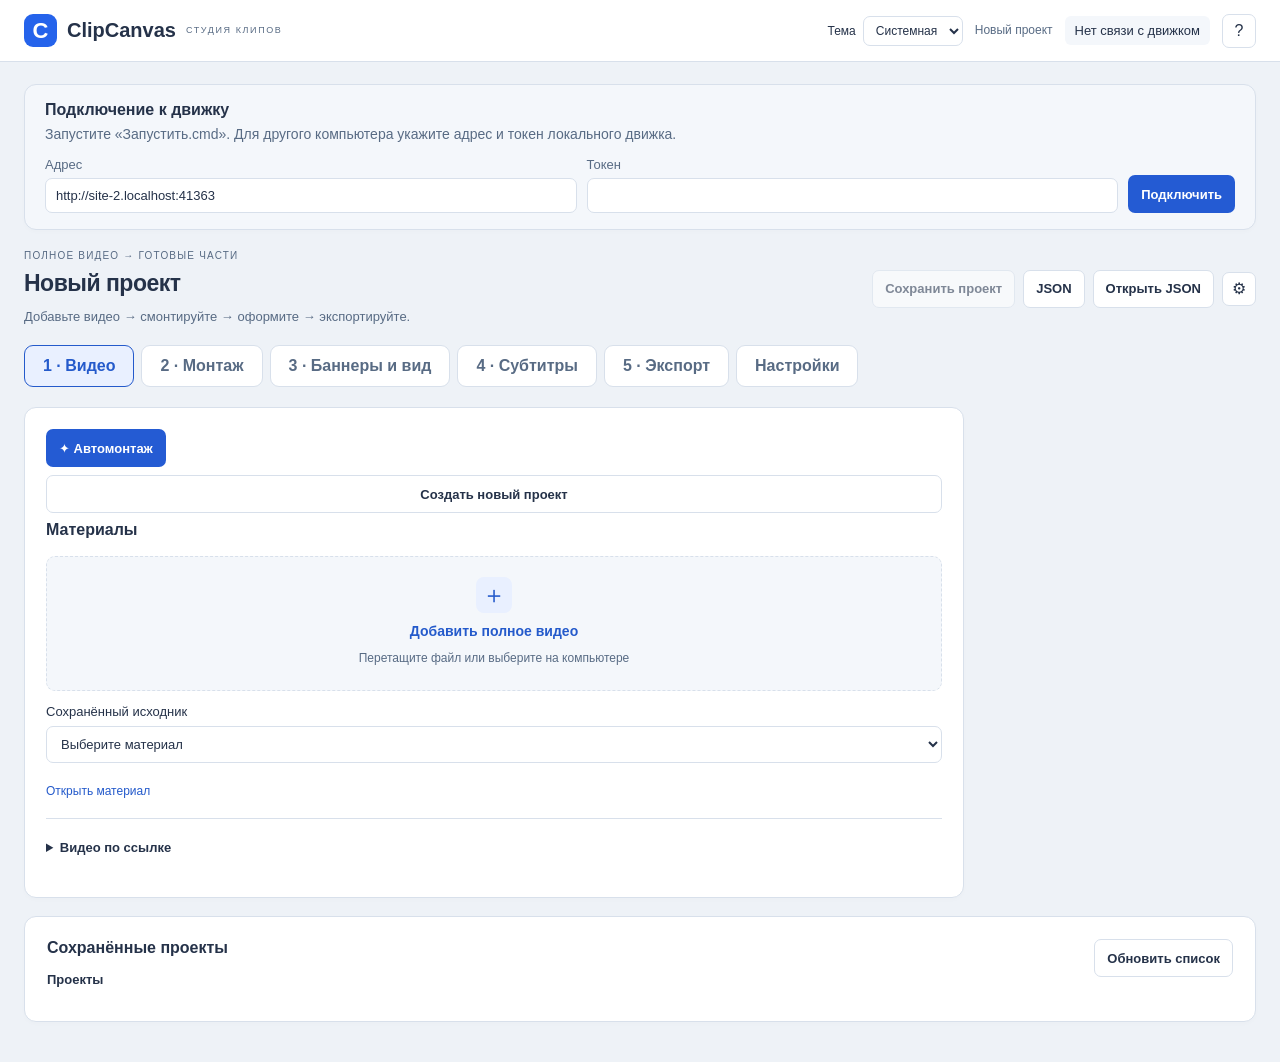
==== commit b64ed0c1: "Add AI editing workflows and animated video banners" ====
--- a/web/index.html
+++ b/web/index.html
@@ -1,18 +1,20 @@
 <!doctype html>
-<html lang="ru"><head><meta charset="utf-8"><meta name="viewport" content="width=device-width,initial-scale=1"><title>ClipCanvas — студия коротких видео</title><link rel="icon" href="favicon.svg"><link rel="stylesheet" href="style.css"><link rel="stylesheet" href="studio.css?v=2.1.0"></head><body>
+<html lang="ru"><head><meta charset="utf-8"><meta name="viewport" content="width=device-width,initial-scale=1"><title>ClipCanvas — студия коротких видео</title><link rel="icon" href="favicon.svg"><link rel="stylesheet" href="style.css"><link rel="stylesheet" href="studio.css?v=2.3.1"><link rel="stylesheet" href="editor.css?v=2.3.1"><link rel="stylesheet" href="workflow.css?v=2.3.1"></head><body>
 <header class="topbar"><a class="brand" href="./"><span class="brand-icon">C</span>ClipCanvas <small>СТУДИЯ КЛИПОВ</small></a><div class="top-actions"><span id="autosaveState" class="muted">Новый проект</span><span id="engineBadge" class="engine-badge">Подключение…</span><button id="helpButton" class="icon-button" aria-label="Справка">?</button></div></header><main>
 <section class="connection panel" id="connection" hidden><strong>Подключение к движку</strong><p class="muted">Запустите «Запустить.cmd». Для другого компьютера укажите адрес и токен локального движка.</p><div class="connection-fields"><label>Адрес<input id="engineUrl" type="url"></label><label>Токен<input id="engineToken" type="password" autocomplete="off"></label><button id="connectButton" class="button primary">Подключить</button></div></section>
 <div class="workspace-heading"><div><span class="eyebrow">ПОЛНОЕ ВИДЕО → ГОТОВЫЕ ЧАСТИ</span><h1 id="projectTitle">Новый проект</h1><p id="projectSummary" class="muted">Исходник, дорожки, субтитры и реклама — в одном проекте.</p></div><div class="heading-actions"><button id="saveProject" class="button secondary">Сохранить проект</button><button id="downloadProject" class="button secondary">JSON</button><label class="button secondary">Открыть JSON<input id="projectFile" type="file" accept=".json" hidden></label><button id="showConnection" class="icon-button" aria-label="Настройки подключения">⚙</button></div></div>
 <section class="format-bar"><span class="section-label">Формат</span><button class="format active" data-preset="vertical"><b>9:16</b><small>TikTok · 1080 × 1920</small></button><button class="format" data-preset="horizontal"><b>16:9</b><small>1920 × 1080</small></button><button class="format" data-preset="square"><b>1:1</b><small>1080 × 1080</small></button><div class="custom-format"><label>Ширина<input id="canvasWidth" type="number" value="1080" min="240" max="3840" step="2"></label><span>×</span><label>Высота<input id="canvasHeight" type="number" value="1920" min="240" max="3840" step="2"></label><button id="applyCanvas" class="icon-button" aria-label="Применить размер">✓</button></div></section>
 <div class="editor-grid"><aside class="media-panel panel"><h2>Материалы</h2><label class="upload-zone" id="uploadZone"><input id="videoFile" type="file" accept="video/*,.mkv,.avi,.mov,.webm" hidden><span class="upload-symbol">＋</span><strong>Добавить полное видео</strong><small>Перетащите файл или выберите на компьютере</small></label><div id="mediaInfo" class="media-info" hidden><strong id="fileName"></strong><span id="fileDetails"></span><span id="uploadProgress"></span></div><label class="field">Сохранённый исходник<select id="assetSelect"><option value="">Выберите материал</option></select></label><button id="openAsset" class="text-button">Открыть материал</button>
-<details class="settings-details"><summary>Видео по ссылке</summary><label class="field">Ссылка на видео<input id="videoUrl" type="url" placeholder="https://…"></label><button id="inspectLink" class="button secondary full">Проверить ссылку</button><p id="linkInfo" class="muted">Загрузчик на основе Yoinks. Используйте видео, которое вы вправе обрабатывать.</p><div id="linkChoices" hidden><label class="field">Качество<select id="linkQuality"></select></label><button id="downloadLink" class="button primary full">Скачать в материалы</button></div><a class="muted" href="https://github.com/pablostanley/yoinks" target="_blank" rel="noopener noreferrer">Yoinks ↗</a></details>
+<details class="settings-details"><summary>Видео по ссылке</summary><label class="field">Ссылка на видео<input id="videoUrl" type="url" placeholder="https://…"></label><button id="inspectLink" class="button secondary full">Проверить ссылку</button><p id="linkInfo" class="muted">Видео скачивает ПК с движком. Используйте видео, которое вы вправе обрабатывать.</p><div id="linkChoices" hidden><label class="field">Качество<select id="linkQuality"></select></label><button id="downloadLink" class="button primary full">Скачать в материалы</button></div>
+<details class="settings-details" id="youtubeConnection"><summary>Подключение YouTube</summary><p id="youtubeSessionStatus" class="muted" role="status">Подключитесь к движку для проверки сессии.</p><p class="muted">Если YouTube требует вход или проверку «не робот», откройте ролик в браузере и пройдите её самостоятельно. Затем экспортируйте cookies сайта youtube.com в файл cookies.txt (Netscape) и выберите его здесь.</p><p class="muted">Файл даёт доступ к вашей сессии YouTube. ClipCanvas сохраняет его на ПК с движком, в Windows — в зашифрованном виде. Пароль вводится только на сайте YouTube.</p><label class="button secondary full">Подключить cookies.txt<input id="youtubeCookies" type="file" accept=".txt,.cookies" hidden disabled></label><button id="disconnectYouTube" class="button secondary full" disabled>Удалить сессию YouTube</button><p class="muted"><a href="https://github.com/yt-dlp/yt-dlp/wiki/Extractors#exporting-youtube-cookies" target="_blank" rel="noopener noreferrer">Инструкция по экспорту cookies ↗</a></p></details>
+<a class="muted" href="https://github.com/pablostanley/yoinks" target="_blank" rel="noopener noreferrer">Yoinks ↗</a></details>
 <details class="settings-details" open><summary>Дорожки исходника</summary><label class="field">Звук<select id="audioTrack"><option value="">Автоматически</option></select></label><label class="field">Встроенные субтитры<select id="subtitleTrack"><option value="">Нет дорожки</option></select></label><p id="trackHint" class="muted">Определятся после загрузки.</p><button id="extractSubtitles" class="button secondary full" disabled>Извлечь дорожку</button><button id="preparePreview" class="text-button" disabled>Предпросмотр с выбранным звуком</button></details>
 <details class="settings-details" open><summary>Рекламная интеграция</summary><label class="field">Профиль<select id="adProfile"><option value="none">Без рекламы · чистые клипы</option><option value="floatup">FloatUP · 00:20, 01:20…</option><option value="buba">MEDIA BUBA · середина клипа</option><option value="custom">Свои настройки</option></select></label><div id="advertControls" hidden><label class="button secondary full">Загрузить рекламный ролик<input id="advertFile" type="file" accept="video/*,.mkv,.mov,.webm" hidden></label><p id="advertInfo" class="muted">Используется весь рекламный ролик со звуком.</p><label class="field">Сохранённый ролик<select id="advertSelect"><option value="">Выберите ролик</option></select></label><button id="openAdvert" class="text-button">Использовать выбранный</button><div class="field-pair"><label>Начало в клипе<input id="advertStart" value="00:00:20"></label><label>Повтор через, с<input id="advertInterval" type="number" min="1" value="60"></label></div><label class="toggle-row"><span>Повторять</span><input id="advertRepeat" type="checkbox" checked></label><label class="field">Скорость ролика<select id="advertSpeed"><option value="1">1× · без ускорения</option><option value="1.2">1,2×</option><option value="1.25">1,25×</option><option value="1.5">1,5×</option></select></label><label class="toggle-row"><span>Убрать зелёный фон (хромакей)</span><input id="advertChroma" type="checkbox"></label><button id="selectAdvert" class="text-button">Размер и положение рекламы</button><p class="muted">Во время рекламы исходник и его субтитры приостанавливаются. Итоговый клип становится длиннее.</p><p id="advertHint" class="notice"></p></div><div class="service-links"><a href="https://t.me/floatupbanner_bot" target="_blank" rel="noopener noreferrer">FloatUP · бот вручную ↗</a><a href="https://t.me/BubasikHelp_bot" target="_blank" rel="noopener noreferrer">MEDIA BUBA · бот вручную ↗</a><a href="https://t.me/bubavpn_media/16" target="_blank" rel="noopener noreferrer">MEDIA BUBA · правила ↗</a><a href="https://t.me/bubavpn_media/30" target="_blank" rel="noopener noreferrer">MEDIA BUBA · пример размера ↗</a><small>Профили помогают настроить монтаж. Допуск и актуальные требования проверяет сервис; автоматической отправки нет.</small></div></details>
-<details class="settings-details"><summary>Статичный баннер</summary><label class="toggle-row"><span>Показывать изображение</span><input id="bannerEnabled" type="checkbox"></label><div id="bannerControls" hidden><label class="button secondary full">Загрузить изображение<input id="bannerFile" type="file" accept="image/*" hidden></label><div class="field-pair"><label>Начало исходника<input id="bannerStart" value="00:00:00"></label><label>Конец<input id="bannerEnd" value="00:00:10"></label></div><button id="bannerQuarter" class="text-button">Во всю ширину · высота 25%</button><button id="selectBanner" class="text-button">Выбрать слой</button><small class="muted">Время исходника. GIF статичный.</small></div></details><div class="layers-title">Слои</div><div class="layer-buttons"><button data-layer="video" class="layer-row selected">Видео</button><button data-layer="advert" class="layer-row">Реклама</button><button data-layer="banner" class="layer-row">Баннер <span id="bannerIndicator"></span></button><button data-layer="subtitles" class="layer-row">Текст <span id="subsIndicator"></span></button><button data-layer="background" class="layer-row">Фон</button></div></aside>
+<details class="settings-details"><summary>Видео и изображения поверх исходника</summary><label class="toggle-row"><span>Показывать баннер</span><input id="bannerEnabled" type="checkbox"></label><div id="bannerControls" hidden><label class="button secondary full">Загрузить видео или изображение<input id="bannerFile" type="file" accept="image/*,video/*,.mp4,.mov,.mkv,.webm,.gif" hidden></label><div class="field-pair"><label>Начало исходника<input id="bannerStart" value="00:00:00"></label><label>Конец<input id="bannerEnd" value="00:00:10"></label></div><button id="bannerQuarter" class="text-button">Во всю ширину · высота 25%</button><button id="selectBanner" class="text-button">Выбрать слой</button><small class="muted">Время исходника. Видео и GIF сохраняют движение; основной ролик продолжает играть.</small></div></details><div class="layers-title">Слои</div><div class="layer-buttons"><button data-layer="video" class="layer-row selected">Видео</button><button data-layer="advert" class="layer-row">Реклама</button><button data-layer="banner" class="layer-row">Баннер <span id="bannerIndicator"></span></button><button data-layer="subtitles" class="layer-row">Текст <span id="subsIndicator"></span></button><button data-layer="background" class="layer-row">Фон</button></div></aside>
 <section class="preview-panel panel"><div class="panel-heading"><div><h2>Предпросмотр</h2><span id="previewMode" class="muted">Исходное видео</span></div><span id="resolutionLabel">1080 × 1920</span></div><div id="previewArea" class="preview-area"><div id="stage" class="stage"><canvas id="preview" width="360" height="640"></canvas><div id="stageEmpty" class="stage-empty"><span>▷</span><strong>Сначала добавьте видео</strong><small>Обработка на вашем компьютере</small></div><div id="safeZones" class="safe-zones" hidden><div class="safe-top">Интерфейс платформы</div><div class="safe-right"></div><div class="safe-bottom">Подпись / навигация</div></div><div id="selection" class="selection" hidden role="button" tabindex="0" aria-label="Выбранный слой: перетащите или используйте стрелки"><span id="selectionLabel" class="selection-label">Видео</span><i data-handle="nw"></i><i data-handle="ne"></i><i data-handle="sw"></i><i data-handle="se"></i></div></div></div><div class="playback"><button id="playButton" class="play-button" disabled aria-label="Воспроизвести">▶</button><span id="currentTime">00:00</span><input id="seek" type="range" min="0" max="1" value="0" step="0.01" disabled aria-label="Позиция воспроизведения"><span id="duration">00:00</span><button id="muteButton" class="icon-button" aria-label="Выключить звук">♪</button></div><div class="preview-tools"><button id="sourcePreview" class="text-button">Просмотр исходника</button><label><input id="showSafeZones" type="checkbox"> Безопасные области</label><button id="sampleButton" class="button secondary" disabled>Пробный экспорт</button></div><p id="previewHint" class="preview-hint">Выберите часть ниже, чтобы проверить итоговую длительность. Безопасные области — ориентир. Проверяйте результат пробным экспортом.</p></section>
 <aside class="settings-panel panel"><div class="tabs"><button id="layoutTab" class="tab active">Макет</button><button id="subtitlesTab" class="tab">Субтитры</button></div><div id="layoutSettings"><h2 id="inspectorTitle">Основное видео</h2><div id="geometryControls"><div class="field-pair"><label>X<input id="layerX" type="number" value="0"></label><label>Y<input id="layerY" type="number" value="656"></label></div><div class="field-pair"><label>Ширина<input id="layerW" type="number" min="16" value="1080"></label><label>Высота<input id="layerH" type="number" min="16" value="608"></label></div><label class="field">Заполнение<select id="layerFit"><option value="contain">Вписать с пропорциями</option><option value="cover">Заполнить с обрезкой</option><option value="stretch">Растянуть</option></select></label><label class="range-field">Масштаб <output id="scaleValue">100%</output><input id="layerScale" type="range" min="25" max="300" value="100"></label><div class="action-pair"><button id="fullWidth" class="button secondary">Во всю ширину</button><button id="centerLayer" class="button secondary">По центру</button></div></div><div class="divider"></div><label class="toggle-row"><span>Размытый фон</span><input id="backgroundEnabled" type="checkbox" checked></label><label class="range-field">Размытие <output id="blurValue">24 px</output><input id="backgroundBlur" type="range" min="0" max="80" value="24"></label><label class="field">Цвет фона<input id="backgroundColor" type="color" value="#111827"></label><button id="resetLayout" class="text-button">Вписать видео по центру</button></div>
 <div id="subtitleSettings" hidden><h2>Субтитры</h2><label class="field">Стиль<select id="subtitleStyle"><option value="clean">Чистый</option><option value="word">Акцент на слове</option><option value="cinema">Кино</option></select></label><label class="toggle-row"><span>Включить в экспорт</span><input id="subtitlesEnabled" type="checkbox"></label><div class="field-pair"><label>Размер<input id="subtitleSize" type="number" min="16" max="160" value="52"></label><label>Цвет<input id="subtitleColor" type="color" value="#ffffff"></label></div><label class="range-field">Высота <output id="subtitleYValue">72%</output><input id="subtitleY" type="range" min="5" max="95" value="72"></label><div class="field-pair"><label>Обводка<input id="subtitleOutline" type="number" min="0" max="10" step="0.5" value="2"></label><label class="toggle-row">Подложка<input id="subtitleBackground" type="checkbox"></label></div><p id="subtitleHint" class="muted">Подсветке слов нужны метки времени слов. Фразовые дорожки остаются без подсветки.</p><div class="action-pair"><label class="button secondary">SRT / ASS / VTT<input id="srtFile" type="file" accept=".srt,.ass,.ssa,.vtt" hidden></label><button id="downloadSrt" class="button secondary">Скачать SRT</button></div><details class="settings-details"><summary>Распознать речь, если нет дорожки</summary><label class="field">Язык<select id="speechLanguage"><option value="ru">Русский</option><option value="auto">Автоматически</option><option value="en">Английский</option><option value="es">Испанский</option><option value="de">Немецкий</option><option value="fr">Французский</option><option value="uk">Украинский</option></select></label><label class="field">Модель<select id="speechModel"><option value="base">base · обычная</option><option value="tiny">tiny · быстрее</option><option value="small">small · точнее</option></select></label><button id="transcribeButton" class="button primary full" disabled>Распознать речь</button><small id="asrHint" class="muted">Первый запуск скачивает модель. Импорт файла и ручная правка доступны без распознавания.</small></details><div class="subtitle-toolbar"><button id="previousSubtitlePage" class="icon-button" aria-label="Предыдущие строки">‹</button><span id="subtitlePage" class="muted">Нет строк</span><button id="nextSubtitlePage" class="icon-button" aria-label="Следующие строки">›</button><button id="addSubtitle" class="text-button">+ Строка</button></div><div id="subtitleList" class="subtitle-list"></div></div></aside></div>
 <section class="bottom-panel panel"><div class="cut-header"><div><h2>Разделить видео</h2><p class="muted">Границы исходника. Реклама добавляется к итоговой длительности.</p></div><div class="cut-tabs"><button id="secondsMode" class="active">По длительности</button><button id="equalMode">Равные части</button><button id="rangeMode">Интервалы</button></div></div><div id="secondsControls" class="split-controls"><label>Исходник в каждой части, с<input id="partSeconds" type="number" min="1" value="60"></label><label class="toggle-row"><span>Объединить короткий хвост</span><input id="mergeTail" type="checkbox" checked></label></div><div id="equalControls" class="split-controls" hidden><label>Количество частей<input id="partCount" type="number" min="1" max="1000" value="10"></label></div><div id="rangeControls" hidden><div class="range-row"><label>Начало<input id="cutStart" value="00:00:00"></label><label>Конец<input id="cutEnd" value="00:01:00"></label><button id="addRange" class="button secondary">Добавить</button></div><div id="rangeList" class="range-list"></div></div><div class="parts-heading"><span id="partSummary" class="muted">Добавьте видео</span><label class="part-picker">Просмотреть часть<select id="partSelect"><option>Нет частей</option></select></label></div><div id="partsStrip" class="parts-strip"></div><p id="cutWarning" class="notice" hidden></p><div class="export-row"><label>Качество<select id="exportQuality"><option value="standard">Обычное · быстрее</option><option value="high">Высокое</option></select></label><label>Кодирование<select id="exportEncoder"><option value="auto">Авто · процессор</option><option value="nvidia" disabled>NVIDIA · видеокарта</option><option value="cpu">Процессор</option></select></label><label>Кадры/с<select id="exportFps"><option value="30">30</option><option value="60">60</option><option value="24">24</option></select></label><label class="toggle-row"><span>Добавить ZIP</span><input id="exportZip" type="checkbox"></label><label class="toggle-row"><span>Чистый экспорт без рекламного ролика</span><input id="exportClean" type="checkbox"></label><button id="exportButton" class="button primary" disabled>Экспортировать части</button></div></section>
 <section id="jobPanel" class="job-panel panel" hidden aria-live="polite"><div class="job-header"><strong id="jobTitle">Обработка</strong><button id="cancelJob" class="text-button">Остановить</button></div><p id="jobMessage"></p><progress id="jobProgress" value="0" max="100"></progress><div id="downloadList" class="download-list"></div></section>
 <section class="history-panel panel"><div class="panel-heading"><h2>Проекты и история</h2><button id="refreshHistory" class="text-button">Обновить</button></div><div class="history-columns"><div><h3>Проекты</h3><div id="projectList" class="history-list"></div></div><div><h3>Задачи и готовые файлы</h3><div id="jobList" class="history-list"></div></div></div></section></main>
-<div id="toast" class="toast" hidden role="status"></div><dialog id="helpDialog"><h2>От исходника до клипов</h2><ol><li>Загрузите видео. Выберите звук и извлеките встроенные субтитры, если они есть.</li><li>Выберите стиль текста. Импортируйте SRT/ASS/VTT или распознайте речь при необходимости.</li><li>Настройте длительность частей. Проверьте выбранную часть и пробный экспорт.</li><li>Для рекламы загрузите ролик. Профили задают настройки; соответствие текущим требованиям проверяет сервис.</li><li>Экспорт без ZIP экономит место. Части появляются по мере обработки и остаются в истории.</li></ol><p>JSON сохраняет настройки и ссылки на материалы этого движка, но не сами видео. При переносе перенесите папку data или загрузите материалы повторно. Боты открываются вручную.</p><button id="closeHelp" class="button primary">Понятно</button></dialog><video id="sourceVideo" playsinline preload="metadata" hidden></video><video id="advertVideo" playsinline preload="metadata" hidden></video><script src="app.js?v=2.1.0" defer></script><script src="studio.js?v=2.1.0" defer></script></body></html>
+<div id="toast" class="toast" hidden role="status"></div><dialog id="helpDialog"><h2>От исходника до клипов</h2><ol><li>Загрузите видео. Выберите звук и извлеките встроенные субтитры, если они есть.</li><li>Выберите стиль текста. Импортируйте SRT/ASS/VTT или распознайте речь при необходимости.</li><li>Настройте длительность частей. Проверьте выбранную часть и пробный экспорт.</li><li>Для рекламы загрузите ролик. Профили задают настройки; соответствие текущим требованиям проверяет сервис.</li><li>Экспорт без ZIP экономит место. Части появляются по мере обработки и остаются в истории.</li></ol><p>JSON сохраняет настройки и ссылки на материалы этого движка, но не сами видео. При переносе перенесите папку data или загрузите материалы повторно. Боты открываются вручную.</p><button id="closeHelp" class="button primary">Понятно</button></dialog><video id="sourceVideo" playsinline preload="metadata" hidden></video><video id="advertVideo" playsinline preload="metadata" hidden></video><script src="app.js?v=2.3.1" defer></script><script src="import.js?v=2.3.1" defer></script><script src="studio.js?v=2.3.1" defer></script><script src="video-banners.js?v=2.3.1" defer></script><script src="editor.js?v=2.3.1" defer></script><script src="subtitle-workflow.js?v=2.3.1" defer></script><script src="workflow.js?v=2.3.1" defer></script></body></html>
--- a/web/editor.css
+++ b/web/editor.css
@@ -0,0 +1,83 @@
+/* Shared color tokens cover editor routes, legacy tools, dialogs and states. */
+:root{--page:#eef2f7;--surface:#fff;--surface-alt:#f4f7fb;--field:#fff;--text:#253249;--muted:#586b84;--line:#d8e0eb;--accent:#245acb;--accent-soft:#e9f0ff;--notice:#fff3d7;--notice-text:#775518;--good:#1b775e;color-scheme:light}
+:root[data-theme=dark]{--page:#10151f;--surface:#19212f;--surface-alt:#202b3b;--field:#121b29;--text:#e4ebf5;--muted:#b0bfd2;--line:#394960;--accent:#8fb5ff;--accent-soft:#293e64;--notice:#3a3020;--notice-text:#f0cf87;--good:#76d6b1;color-scheme:dark}
+html,body{background:var(--page);color:var(--text)}
+.topbar,.panel,dialog,.track-labels,.settings-panel>.tabs{background:var(--surface);color:var(--text);border-color:var(--line)}
+.brand,h1,h2,h3,strong,.toggle-row b{color:var(--text)}
+label,.field,.toggle-row,.settings-details summary,.search-options>summary,.split-details>summary,.history-details>summary,.highlight-select,.timecode,.timeline-zoom>span{color:var(--text)}
+.muted,small,.eyebrow,.empty-note,.panel-heading span,.workspace-heading p,.media-info span,.preview-hint,.timeline-footer,.playback>span,.layers-title,.range-item>span,.studio-tab,.tab,.job-panel p,.brand small,dialog p,.track-labels{color:var(--muted)}
+a,.text-button,.range-field output{color:var(--accent)}
+input:not([type=range]):not([type=checkbox]):not([type=file]),select,textarea,input[type=text],input[type=search],input[type=url],input[type=password]{background:var(--field);color:var(--text);border-color:var(--line)}
+input::placeholder,textarea::placeholder{color:var(--muted);opacity:.82}
+.secondary,.icon-button,.format,.highlight-card,.template-card,.check-card,.studio-tab{background:var(--surface);color:var(--text);border-color:var(--line)}
+.secondary:hover,.icon-button:hover,.format:hover,.layer-row:hover,.studio-tab:hover{background:var(--surface-alt)}
+.primary{background:#245bd3;color:#fff}.primary:hover{background:#194bb8}
+.format.active,.studio-tab.active,.layer-row.selected,.tab.active,.cut-tabs button.active{background:var(--accent-soft);color:var(--accent);border-color:var(--accent)}
+.layer-row,.history-item,.range-item,.ai-state,.subtitle-match,.clip-trim,.timeline-body,.studio-tabs,.connection,.search-options,.upload-zone,.engine-badge{background:var(--surface-alt);color:var(--text);border-color:var(--line)}
+.engine-badge.connected{background:var(--accent-soft);color:var(--good)}
+.upload-zone strong,.upload-symbol{color:var(--accent)}.upload-symbol{background:var(--accent-soft)}
+.upload-zone:hover,.upload-zone.dragging{background:var(--accent-soft);border-color:var(--accent)}
+.notice{background:var(--notice);color:var(--notice-text)}
+.divider{background:var(--line)}
+.settings-details,.tabs,.subtitle-row,.smart-subtitles,.timeline-body,.export-row,.results-heading,.dialog-actions,.review-row,.review-format,.clip-trim,.subtitle-match,.track-labels,.studio-tabs,.search-options{border-color:var(--line)}
+.review-format p{color:var(--text)}
+:root[data-theme=dark] .review-row del{background:#452e31;color:#ffbdba}
+:root[data-theme=dark] .review-row ins{background:#203e35;color:#a0e7c5}
+.score{background:var(--accent-soft);color:var(--accent)}
+.part-chip{background:var(--accent-soft);color:var(--accent);border-color:var(--line)}.part-chip.active{background:#245bd3;color:#fff}
+.play-button{background:var(--accent-soft);color:var(--accent)}
+button:disabled{opacity:.55}.selection-label{color:white}.selection i{background:#fff}
+/* Avoid a bright intermediate button surface when switching color schemes. */
+button,.button{transition:none}
+.toast{background:var(--text);color:var(--surface)}
+dialog::backdrop{background:#0009}
+.connection p,.connection-fields label{color:var(--muted)}
+.cut-tabs{border-color:var(--line)}.cut-tabs button{color:var(--muted)}
+.timeline-scroll{scrollbar-color:var(--line) var(--surface-alt)}
+progress{accent-color:var(--accent)}
+
+.theme-control{display:flex;align-items:center;gap:7px;white-space:nowrap;font-size:12px}.theme-control select{width:auto;padding:6px 8px;font-size:12px}
+.editor-navigation{display:flex;gap:7px;flex-wrap:wrap;padding:0 0 17px;margin-bottom:3px}
+.editor-nav-button{padding:10px 18px;min-height:42px;border:1px solid var(--line);border-radius:9px;background:var(--surface);color:var(--muted);font-weight:600}
+.editor-nav-button.active{background:var(--accent-soft);color:var(--accent);border-color:var(--accent)}
+.editor-grid{grid-template-columns:minmax(320px,380px) minmax(360px,1fr);align-items:start;gap:18px}
+.editor-grid.single-pane{grid-template-columns:1fr}.editor-grid.single-pane .media-panel{max-width:940px;max-height:none;overflow:visible}
+.media-panel{max-height:calc(100vh - 235px);min-height:280px;overflow:auto;padding:0;scrollbar-width:thin}
+.editor-pane{padding:21px}.editor-pane>.studio-tool-panel{padding:0}.editor-pane>.settings-details>.studio-tool-panel{padding:10px 0}
+.editor-pane>h2{margin-bottom:12px}.editor-pane .settings-details{margin-top:12px}
+.editor-pane #layoutSettings{display:block}.editor-pane #subtitleSettings{display:block}
+.editor-pane .layer-buttons{margin-bottom:20px}
+.preview-panel{position:sticky;top:16px}.preview-area{height:min(64vh,730px);min-height:330px}
+.preview-hint{display:block}.preview-tools{padding-bottom:7px}
+.editor-library{padding:22px;margin-top:18px}.editor-library>h2{margin-bottom:15px}.editor-library>button{float:right}
+.editor-library>.history-list,.editor-library>div>.history-list{max-height:580px}
+.editor-tool{padding:0 0 20px;border-bottom:1px solid var(--line);margin-bottom:20px}
+.editor-tool h2{margin-bottom:9px}.editor-tool h3{margin-top:18px}.editor-tool p{margin:10px 0}
+.editor-pane .export-row{display:grid;grid-template-columns:1fr 1fr;border:0;padding-bottom:20px}.editor-pane .export-row>label{width:auto}.editor-pane .export-row>button{grid-column:1/-1;width:100%;margin:8px 0}
+#sampleResult{width:100%;max-height:320px;background:#000;margin-top:10px;border-radius:8px}
+#previewVolume{max-width:78px;flex:0 1 78px}
+.preview-panel:fullscreen{position:fixed;inset:0;width:100vw;height:100vh;border:0;border-radius:0;background:#080b11;display:flex;flex-direction:column;color:#e8eef8}
+.preview-panel:fullscreen .preview-area{flex:1;min-height:0;height:auto;width:100%;background:#080b11;padding:8px}
+.preview-panel:fullscreen .panel-heading{background:#111927;flex:none}.preview-panel:fullscreen .playback{padding:12px 28px 20px;flex:none;background:#111927}
+.preview-panel:fullscreen .playback>span{color:#d8e4f5}.preview-panel:fullscreen .preview-tools,.preview-panel:fullscreen .preview-hint,.preview-panel:fullscreen .selection,.preview-panel:fullscreen .caption-selection,.preview-panel:fullscreen .composition-guides,.preview-panel:fullscreen .safe-zones{display:none!important}
+.preview-panel:fullscreen .panel-heading span{color:#b7c6dc}
+.composition-guides{position:absolute;inset:0;pointer-events:none;z-index:2}.composition-guides i{position:absolute;border-color:#56e4ffc9;border-style:dashed;border-width:0;opacity:.8}.composition-guides i:first-child{left:50%;height:100%;border-left-width:1px}.composition-guides i:nth-child(2){top:50%;width:100%;border-top-width:1px}.composition-guides span{position:absolute;inset:5%;border:1px dashed #f8f8f8a6}
+.caption-tools{border-top:1px solid var(--line);border-bottom:1px solid var(--line);padding:16px 0;margin:18px 0}
+.caption-tools h3{margin-top:0}.caption-tools input,.caption-tools select{margin-top:5px}
+.caption-selection{position:absolute;border:1.5px dashed #eebfff;z-index:5;cursor:move;touch-action:none;min-height:10px}
+.caption-selection span{position:absolute;bottom:100%;font-size:10px;background:#8042a5;color:#fff;padding:2px 5px;white-space:nowrap}
+.cue-selected{border-left:3px solid var(--accent);padding-left:8px}.subtitle-row-actions{flex-wrap:wrap;justify-content:flex-start}.subtitle-row-actions .text-button{padding-right:7px}
+.subtitle-list{max-height:620px}.caption-tools .field-pair{gap:12px}
+.banner-tools{border-top:1px solid var(--line);margin-top:22px;padding-top:20px}.banner-tools h3{margin-top:20px}
+#bannerKeyPreview{height:180px;width:100%;object-fit:contain;background-color:#bbc2cb;background-image:linear-gradient(45deg,#fff 25%,transparent 25%),linear-gradient(-45deg,#fff 25%,transparent 25%),linear-gradient(45deg,transparent 75%,#fff 75%),linear-gradient(-45deg,transparent 75%,#fff 75%);background-size:20px 20px;background-position:0 0,0 10px,10px -10px,-10px 0;cursor:crosshair}
+#bannerKeyPreview.picking{outline:3px solid var(--accent);outline-offset:2px}
+.banner-timeline{margin:12px 0}.banner-track{position:relative;height:67px;background:var(--surface-alt);border:1px solid var(--line);border-radius:6px;margin:8px 0;overflow:hidden}
+.banner-track-label{font-size:11px;display:block;padding:5px 9px;white-space:nowrap;text-overflow:ellipsis;overflow:hidden}
+.banner-track-bar{position:absolute;top:28px;height:29px;min-width:5px;background:#436fae;color:white;border:1px solid #9abeff;border-radius:4px;font-size:10px;text-align:center;line-height:26px;white-space:nowrap;cursor:move;touch-action:none;user-select:none}
+.banner-track-bar.disabled{opacity:.4}.banner-handle{position:absolute;top:0;width:8px;height:100%;background:#d8e7ff8a;cursor:ew-resize}.banner-handle.start{left:0}.banner-handle.end{right:0}
+.boundary-card{margin:14px 0;padding:14px;border:1px solid var(--line);border-radius:9px;background:var(--surface-alt)}.boundary-card .action-pair{gap:6px}.boundary-card .button{font-size:12px;padding:8px}.removed-span{display:flex;align-items:center;justify-content:space-between;gap:8px;border-bottom:1px solid var(--line);padding:6px 0;flex-wrap:wrap}
+#editorPanesettings{max-width:760px}#editorPaneprojects .upload-zone{min-height:135px}
+body[data-section=projects] .workspace-heading>div>p{max-width:900px}
+@media(max-width:1050px){.editor-grid{grid-template-columns:minmax(285px,340px) minmax(260px,1fr)}.editor-pane{padding:16px}.preview-area{height:58vh}.theme-control{font-size:0}.theme-control select{font-size:12px}.media-panel{max-height:calc(100vh - 215px)}}
+@media(max-width:750px){.editor-grid{display:flex;flex-direction:column}.media-panel{order:1;max-height:none;width:100%}.preview-panel{order:0;position:static;width:100%}.editor-nav-button{padding:9px 11px;font-size:12px;flex:1 0 28%}.editor-navigation{gap:5px}.preview-area{height:420px}.theme-control select{max-width:95px}.editor-pane{padding:16px}.top-actions{gap:5px}.top-actions .engine-badge{max-width:105px}.editor-library{padding:16px}.editor-library>button{float:none;margin-bottom:14px}.playback{gap:7px;padding-left:10px;padding-right:10px}#previewVolume{max-width:54px}.preview-panel:fullscreen .playback{padding:10px}.preview-panel:fullscreen .preview-area{min-height:0}}
+@media(max-width:420px){.topbar{height:auto;min-height:70px;flex-wrap:wrap;padding:10px 12px;gap:8px}.top-actions{width:100%;justify-content:space-between;min-width:0}.top-actions .engine-badge{max-width:none}.playback{gap:4px;padding-left:8px;padding-right:8px}.playback>span{font-size:10px}#previewVolume{max-width:38px}.editor-pane{padding:13px}.editor-pane .button,.download-list .button{white-space:normal;text-align:center;overflow-wrap:anywhere}.editor-pane .field-pair{gap:6px}.editor-pane .action-pair .button{min-width:85px}.editor-library{padding:13px}.custom-format{flex-wrap:wrap}.timeline-zoom{flex-wrap:wrap}.preview-tools{gap:6px}.subtitle-toolbar .muted{min-width:50px}.history-item .actions{min-width:0}.history-item a{overflow-wrap:anywhere;max-width:100%}}
--- a/web/workflow.css
+++ b/web/workflow.css
@@ -0,0 +1,33 @@
+/* Common editing actions stay above advanced settings. */
+.preview-scope{display:flex;align-items:center;gap:8px;font-size:12px;flex-wrap:wrap;max-width:100%}
+.preview-scope select{width:auto;max-width:100%;min-height:34px;padding:5px 8px}
+.preview-panel .panel-heading{flex-wrap:wrap;gap:10px}
+.preview-panel:fullscreen{max-width:none!important;max-height:none!important;box-sizing:border-box;overflow:hidden}
+.preview-panel:fullscreen .preview-scope{color:#e8eef8}
+.preview-panel:fullscreen .preview-area{padding:0;min-height:0}
+.banner-tools{border-top:0;margin-top:0;padding-top:0}
+.banner-library{border:1px solid var(--line);border-radius:12px;background:var(--surface-alt);padding:12px;margin:12px 0 18px}
+.banner-library h3{margin:0}.banner-library p{font-size:12px;line-height:1.55}
+.banner-template-list{display:grid;gap:10px;max-height:360px;overflow:auto}
+.banner-template-card{display:grid;grid-template-columns:64px minmax(0,1fr);align-items:center;gap:10px;padding:10px;border:1px solid var(--line);border-radius:8px;background:var(--surface);cursor:grab}
+.banner-template-card img{width:64px;height:44px;object-fit:contain;background:var(--field);border-radius:4px}
+.banner-template-card strong{font-size:12px;overflow-wrap:anywhere}
+.banner-template-card .action-pair{grid-column:1/-1;justify-content:flex-start}.banner-template-card .button{padding:7px 12px}
+.banner-template-card .text-button{font-size:11px}.banner-drop-target{outline:3px dashed var(--accent);outline-offset:5px}
+.banner-rotation{padding:12px 0}.banner-rotation .action-pair{flex-wrap:wrap}.banner-rotation .range-field{margin-top:8px}
+.selection{transform-origin:center center}.selection .rotation-handle{position:absolute;left:calc(50% - 14px);top:-40px;width:28px;height:28px;border:2px solid #fff;background:#245bd3;color:#fff;border-radius:50%;padding:0;font-size:19px;line-height:22px;cursor:grab;touch-action:none}
+.rotation-handle::after{content:'';position:absolute;top:26px;left:11px;width:2px;height:12px;background:#fff}
+#saveBannerTemplate{width:100%;margin:8px 0 12px}
+.automatic-tool{padding:18px;border:1px solid var(--accent);border-radius:12px;background:var(--accent-soft);margin-bottom:20px}
+.automatic-heading{display:flex;align-items:flex-start;gap:10px}.automatic-heading h2{margin:0;font-size:19px}.automatic-heading p{font-size:12px;margin:5px 0 12px}
+.automatic-icon{font-size:28px;color:var(--accent)}.automatic-tool .toggle-row{gap:12px;padding:9px 0;border-bottom:1px solid var(--line);font-size:13px}
+.automatic-tool>p{font-size:12px;line-height:1.55}.automatic-tool>.primary{margin-top:10px}
+.automatic-report{padding-left:19px;font-size:12px;line-height:1.6}.automatic-report:empty{display:none}.automatic-report li{margin:8px 0}.automatic-report .applied{color:var(--good)}
+.editor-pane>details>summary{padding:8px 0}.editor-pane .settings-details[open]>summary{margin-bottom:12px}
+.editor-pane>details #layoutSettings{padding-top:8px}.editor-pane>.banner-tools+.layers-title{margin-top:20px}
+@media(max-width:750px){.preview-scope{font-size:11px}.preview-scope select{font-size:12px}.automatic-tool{padding:13px}.editor-navigation{gap:6px}.editor-nav-button{flex:1 0 29%;font-size:11px;padding:9px 6px}.preview-panel:fullscreen .panel-heading{padding:8px 12px}.preview-panel:fullscreen .panel-heading h2{display:none}}
+@media(max-width:420px){.preview-panel .panel-heading{padding:12px}.preview-scope{width:100%;justify-content:space-between}.preview-scope select{flex:1;min-width:0}.banner-template-card .action-pair{flex-wrap:wrap}.automatic-heading h2{font-size:17px}}
+
+.preview-panel:fullscreen h2{color:#e8eef8}.banner-library summary{font-weight:600;color:var(--accent);cursor:pointer}.banner-library[open]>summary{margin-bottom:10px}
+
+.banner-media-badge{grid-column:2;color:var(--accent)}
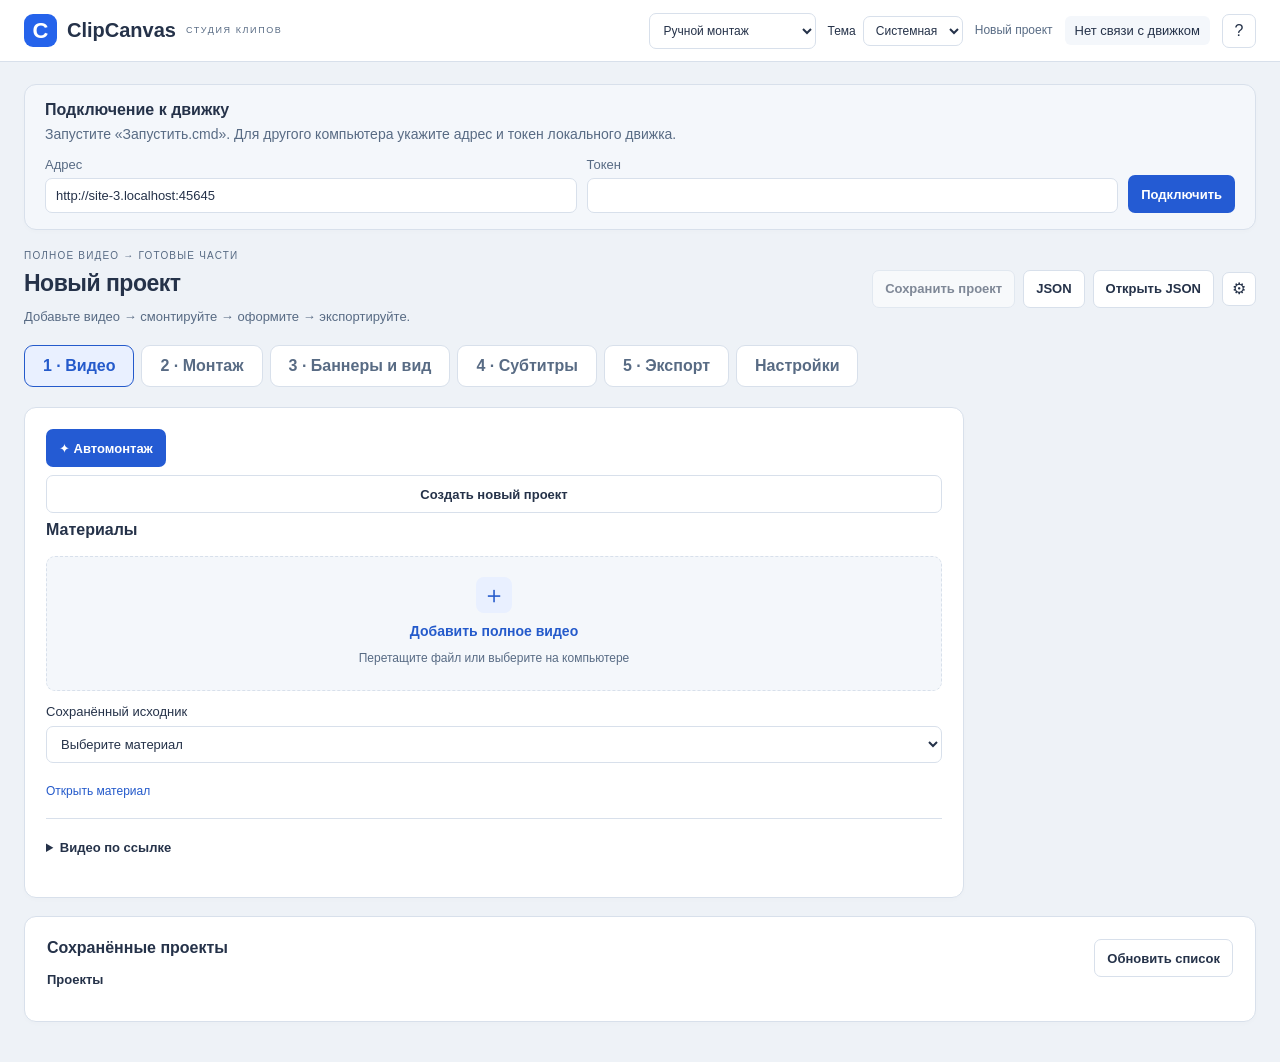
==== commit 9b91d2e8: "Add folder pipelines and advanced editing controls" ====
--- a/web/index.html
+++ b/web/index.html
@@ -1,5 +1,5 @@
 <!doctype html>
-<html lang="ru"><head><meta charset="utf-8"><meta name="viewport" content="width=device-width,initial-scale=1"><title>ClipCanvas — студия коротких видео</title><link rel="icon" href="favicon.svg"><link rel="stylesheet" href="style.css"><link rel="stylesheet" href="studio.css?v=2.3.1"><link rel="stylesheet" href="editor.css?v=2.3.1"><link rel="stylesheet" href="workflow.css?v=2.3.1"></head><body>
+<html lang="ru"><head><meta charset="utf-8"><meta name="viewport" content="width=device-width,initial-scale=1"><title>ClipCanvas — студия коротких видео</title><link rel="icon" href="favicon.svg"><link rel="stylesheet" href="style.css"><link rel="stylesheet" href="studio.css?v=3.0.0"><link rel="stylesheet" href="editor.css?v=3.0.0"><link rel="stylesheet" href="workflow.css?v=3.0.0"><link rel="stylesheet" href="pro.css?v=3.0.0"></head><body>
 <header class="topbar"><a class="brand" href="./"><span class="brand-icon">C</span>ClipCanvas <small>СТУДИЯ КЛИПОВ</small></a><div class="top-actions"><span id="autosaveState" class="muted">Новый проект</span><span id="engineBadge" class="engine-badge">Подключение…</span><button id="helpButton" class="icon-button" aria-label="Справка">?</button></div></header><main>
 <section class="connection panel" id="connection" hidden><strong>Подключение к движку</strong><p class="muted">Запустите «Запустить.cmd». Для другого компьютера укажите адрес и токен локального движка.</p><div class="connection-fields"><label>Адрес<input id="engineUrl" type="url"></label><label>Токен<input id="engineToken" type="password" autocomplete="off"></label><button id="connectButton" class="button primary">Подключить</button></div></section>
 <div class="workspace-heading"><div><span class="eyebrow">ПОЛНОЕ ВИДЕО → ГОТОВЫЕ ЧАСТИ</span><h1 id="projectTitle">Новый проект</h1><p id="projectSummary" class="muted">Исходник, дорожки, субтитры и реклама — в одном проекте.</p></div><div class="heading-actions"><button id="saveProject" class="button secondary">Сохранить проект</button><button id="downloadProject" class="button secondary">JSON</button><label class="button secondary">Открыть JSON<input id="projectFile" type="file" accept=".json" hidden></label><button id="showConnection" class="icon-button" aria-label="Настройки подключения">⚙</button></div></div>
@@ -17,4 +17,4 @@
 <section class="bottom-panel panel"><div class="cut-header"><div><h2>Разделить видео</h2><p class="muted">Границы исходника. Реклама добавляется к итоговой длительности.</p></div><div class="cut-tabs"><button id="secondsMode" class="active">По длительности</button><button id="equalMode">Равные части</button><button id="rangeMode">Интервалы</button></div></div><div id="secondsControls" class="split-controls"><label>Исходник в каждой части, с<input id="partSeconds" type="number" min="1" value="60"></label><label class="toggle-row"><span>Объединить короткий хвост</span><input id="mergeTail" type="checkbox" checked></label></div><div id="equalControls" class="split-controls" hidden><label>Количество частей<input id="partCount" type="number" min="1" max="1000" value="10"></label></div><div id="rangeControls" hidden><div class="range-row"><label>Начало<input id="cutStart" value="00:00:00"></label><label>Конец<input id="cutEnd" value="00:01:00"></label><button id="addRange" class="button secondary">Добавить</button></div><div id="rangeList" class="range-list"></div></div><div class="parts-heading"><span id="partSummary" class="muted">Добавьте видео</span><label class="part-picker">Просмотреть часть<select id="partSelect"><option>Нет частей</option></select></label></div><div id="partsStrip" class="parts-strip"></div><p id="cutWarning" class="notice" hidden></p><div class="export-row"><label>Качество<select id="exportQuality"><option value="standard">Обычное · быстрее</option><option value="high">Высокое</option></select></label><label>Кодирование<select id="exportEncoder"><option value="auto">Авто · процессор</option><option value="nvidia" disabled>NVIDIA · видеокарта</option><option value="cpu">Процессор</option></select></label><label>Кадры/с<select id="exportFps"><option value="30">30</option><option value="60">60</option><option value="24">24</option></select></label><label class="toggle-row"><span>Добавить ZIP</span><input id="exportZip" type="checkbox"></label><label class="toggle-row"><span>Чистый экспорт без рекламного ролика</span><input id="exportClean" type="checkbox"></label><button id="exportButton" class="button primary" disabled>Экспортировать части</button></div></section>
 <section id="jobPanel" class="job-panel panel" hidden aria-live="polite"><div class="job-header"><strong id="jobTitle">Обработка</strong><button id="cancelJob" class="text-button">Остановить</button></div><p id="jobMessage"></p><progress id="jobProgress" value="0" max="100"></progress><div id="downloadList" class="download-list"></div></section>
 <section class="history-panel panel"><div class="panel-heading"><h2>Проекты и история</h2><button id="refreshHistory" class="text-button">Обновить</button></div><div class="history-columns"><div><h3>Проекты</h3><div id="projectList" class="history-list"></div></div><div><h3>Задачи и готовые файлы</h3><div id="jobList" class="history-list"></div></div></div></section></main>
-<div id="toast" class="toast" hidden role="status"></div><dialog id="helpDialog"><h2>От исходника до клипов</h2><ol><li>Загрузите видео. Выберите звук и извлеките встроенные субтитры, если они есть.</li><li>Выберите стиль текста. Импортируйте SRT/ASS/VTT или распознайте речь при необходимости.</li><li>Настройте длительность частей. Проверьте выбранную часть и пробный экспорт.</li><li>Для рекламы загрузите ролик. Профили задают настройки; соответствие текущим требованиям проверяет сервис.</li><li>Экспорт без ZIP экономит место. Части появляются по мере обработки и остаются в истории.</li></ol><p>JSON сохраняет настройки и ссылки на материалы этого движка, но не сами видео. При переносе перенесите папку data или загрузите материалы повторно. Боты открываются вручную.</p><button id="closeHelp" class="button primary">Понятно</button></dialog><video id="sourceVideo" playsinline preload="metadata" hidden></video><video id="advertVideo" playsinline preload="metadata" hidden></video><script src="app.js?v=2.3.1" defer></script><script src="import.js?v=2.3.1" defer></script><script src="studio.js?v=2.3.1" defer></script><script src="video-banners.js?v=2.3.1" defer></script><script src="editor.js?v=2.3.1" defer></script><script src="subtitle-workflow.js?v=2.3.1" defer></script><script src="workflow.js?v=2.3.1" defer></script></body></html>
+<div id="toast" class="toast" hidden role="status"></div><dialog id="helpDialog"><h2>От исходника до клипов</h2><ol><li>Загрузите видео. Выберите звук и извлеките встроенные субтитры, если они есть.</li><li>Выберите стиль текста. Импортируйте SRT/ASS/VTT или распознайте речь при необходимости.</li><li>Настройте длительность частей. Проверьте выбранную часть и пробный экспорт.</li><li>Для рекламы загрузите ролик. Профили задают настройки; соответствие текущим требованиям проверяет сервис.</li><li>Экспорт без ZIP экономит место. Части появляются по мере обработки и остаются в истории.</li></ol><p>JSON сохраняет настройки и ссылки на материалы этого движка, но не сами видео. При переносе перенесите папку data или загрузите материалы повторно. Боты открываются вручную.</p><button id="closeHelp" class="button primary">Понятно</button></dialog><video id="sourceVideo" playsinline preload="metadata" hidden></video><video id="advertVideo" playsinline preload="metadata" hidden></video><script src="app.js?v=3.0.0" defer></script><script src="import.js?v=3.0.0" defer></script><script src="studio.js?v=3.0.0" defer></script><script src="video-banners.js?v=3.0.0" defer></script><script src="editor.js?v=3.0.0" defer></script><script src="subtitle-workflow.js?v=3.0.0" defer></script><script src="workflow.js?v=3.0.0" defer></script><script src="pro.js?v=3.0.0" defer></script></body></html>
--- a/web/pro.css
+++ b/web/pro.css
@@ -0,0 +1,4 @@
+.work-mode{width:auto;max-width:210px;font-size:12px}.pro-manual{margin-top:20px}.pro-manual textarea,.pro-banner textarea{width:100%;resize:vertical}.pro-split .action-pair{align-items:end}.pro-split input{max-width:160px}.batch-panel{margin-bottom:22px;padding:0 22px 22px}.batch-panel>.panel-heading{padding:22px 0}.batch-grid{display:grid;grid-template-columns:1fr 1fr;gap:28px}.batch-grid>section{min-width:0}.batch-grid h3{margin-top:20px}.batch-grid textarea{width:100%;resize:vertical}.batch-results{margin-top:22px;border-top:1px solid var(--line,#dce2ec);padding-top:8px}.batch-results .panel-heading{padding:12px 0}.batch-table-wrap{overflow:auto}.batch-table{width:100%;border-collapse:collapse;font-size:12px;text-align:left}.batch-table th,.batch-table td{padding:10px;border-bottom:1px solid var(--line,#dce2ec);vertical-align:top}.batch-table td:nth-child(2){max-width:260px;overflow-wrap:anywhere}.batch-table td:last-child{min-width:120px}.batch-table a{display:block;overflow-wrap:anywhere}.batch-state.ready,.batch-state.accepted{color:#16764e}.batch-state.review,.batch-state.prepared{color:#9c6a04}.batch-state.error{color:#c22929}.batch-panel progress{width:100%;height:12px}.batch-variants{max-height:180px;overflow:auto}.batch-variants .toggle-row{font-size:12px}.campaign-tools{margin-top:24px}.campaign-tools>input,.campaign-tools>textarea{max-width:600px}.platform-preview{box-shadow:0 0 0 5px #26334c;border-radius:18px;overflow:hidden}.platform-preview .safe-right:after{content:'♡\A◉\A↗';white-space:pre;position:absolute;right:12%;top:5%;font-size:24px;line-height:2.5}.platform-preview .safe-bottom:after{content:'@аккаунт · описание ролика';display:block;margin-top:6px}.platform-preview .safe-top:after{content:'Подписки · Рекомендации';display:block}body[data-work-mode=automatic] .editor-nav,body[data-work-mode=automatic] .editor-grid,body[data-work-mode=automatic] .format-bar,body[data-work-mode=automatic] .bottom-panel,body[data-work-mode=automatic] .editor-library,body[data-work-mode=automatic] #timelinePanel,body[data-work-mode=automatic] .job-panel{display:none!important}.batch-panel .upload-zone.drag-over{border-color:#286dff;background:#eef4ff}@media(max-width:800px){.batch-grid{grid-template-columns:1fr;gap:4px}.batch-panel{padding:0 14px 14px}.work-mode{max-width:160px}.batch-panel .panel-heading{flex-wrap:wrap}.batch-table th,.batch-table td{padding:7px}.pro-split .action-pair{flex-wrap:wrap}}@media(max-width:420px){.work-mode{max-width:135px;font-size:10px}.batch-panel .action-pair{flex-wrap:wrap}.batch-panel .field-pair{grid-template-columns:1fr}.batch-table{font-size:11px}}
+.batch-panel .button{max-width:100%;white-space:normal;overflow-wrap:anywhere;text-align:center}
+#batchOutputPath{overflow-wrap:anywhere}
+body[data-work-mode=automatic] .editor-navigation,body[data-work-mode=automatic] .heading-actions{display:none!important}
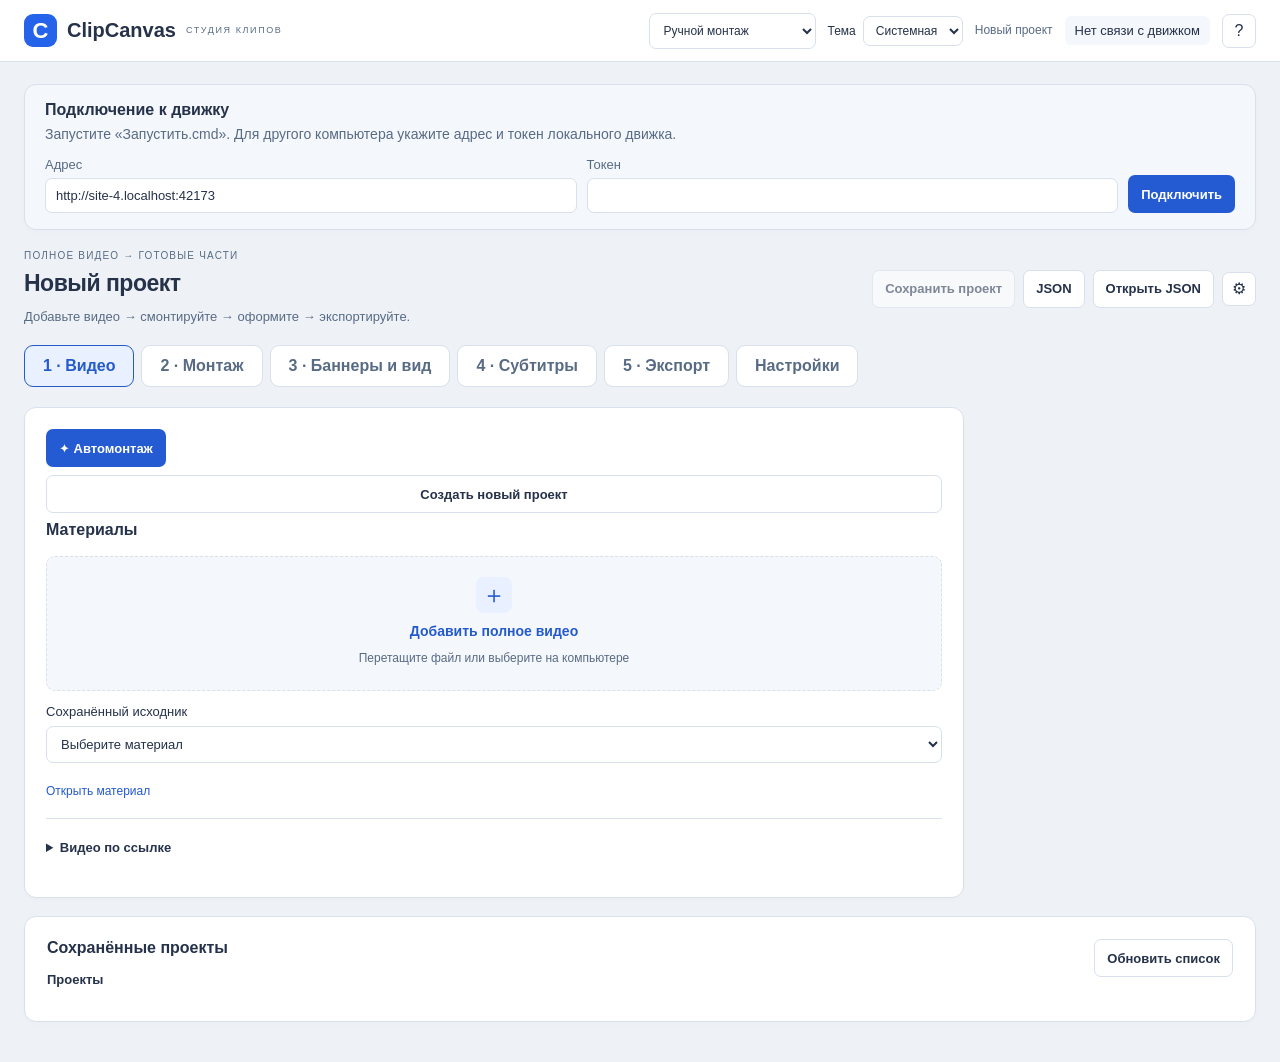
==== commit 06616885: "Fix browser crypto support over private VPN HTTP" ====
--- a/web/index.html
+++ b/web/index.html
@@ -17,4 +17,4 @@
 <section class="bottom-panel panel"><div class="cut-header"><div><h2>Разделить видео</h2><p class="muted">Границы исходника. Реклама добавляется к итоговой длительности.</p></div><div class="cut-tabs"><button id="secondsMode" class="active">По длительности</button><button id="equalMode">Равные части</button><button id="rangeMode">Интервалы</button></div></div><div id="secondsControls" class="split-controls"><label>Исходник в каждой части, с<input id="partSeconds" type="number" min="1" value="60"></label><label class="toggle-row"><span>Объединить короткий хвост</span><input id="mergeTail" type="checkbox" checked></label></div><div id="equalControls" class="split-controls" hidden><label>Количество частей<input id="partCount" type="number" min="1" max="1000" value="10"></label></div><div id="rangeControls" hidden><div class="range-row"><label>Начало<input id="cutStart" value="00:00:00"></label><label>Конец<input id="cutEnd" value="00:01:00"></label><button id="addRange" class="button secondary">Добавить</button></div><div id="rangeList" class="range-list"></div></div><div class="parts-heading"><span id="partSummary" class="muted">Добавьте видео</span><label class="part-picker">Просмотреть часть<select id="partSelect"><option>Нет частей</option></select></label></div><div id="partsStrip" class="parts-strip"></div><p id="cutWarning" class="notice" hidden></p><div class="export-row"><label>Качество<select id="exportQuality"><option value="standard">Обычное · быстрее</option><option value="high">Высокое</option></select></label><label>Кодирование<select id="exportEncoder"><option value="auto">Авто · процессор</option><option value="nvidia" disabled>NVIDIA · видеокарта</option><option value="cpu">Процессор</option></select></label><label>Кадры/с<select id="exportFps"><option value="30">30</option><option value="60">60</option><option value="24">24</option></select></label><label class="toggle-row"><span>Добавить ZIP</span><input id="exportZip" type="checkbox"></label><label class="toggle-row"><span>Чистый экспорт без рекламного ролика</span><input id="exportClean" type="checkbox"></label><button id="exportButton" class="button primary" disabled>Экспортировать части</button></div></section>
 <section id="jobPanel" class="job-panel panel" hidden aria-live="polite"><div class="job-header"><strong id="jobTitle">Обработка</strong><button id="cancelJob" class="text-button">Остановить</button></div><p id="jobMessage"></p><progress id="jobProgress" value="0" max="100"></progress><div id="downloadList" class="download-list"></div></section>
 <section class="history-panel panel"><div class="panel-heading"><h2>Проекты и история</h2><button id="refreshHistory" class="text-button">Обновить</button></div><div class="history-columns"><div><h3>Проекты</h3><div id="projectList" class="history-list"></div></div><div><h3>Задачи и готовые файлы</h3><div id="jobList" class="history-list"></div></div></div></section></main>
-<div id="toast" class="toast" hidden role="status"></div><dialog id="helpDialog"><h2>От исходника до клипов</h2><ol><li>Загрузите видео. Выберите звук и извлеките встроенные субтитры, если они есть.</li><li>Выберите стиль текста. Импортируйте SRT/ASS/VTT или распознайте речь при необходимости.</li><li>Настройте длительность частей. Проверьте выбранную часть и пробный экспорт.</li><li>Для рекламы загрузите ролик. Профили задают настройки; соответствие текущим требованиям проверяет сервис.</li><li>Экспорт без ZIP экономит место. Части появляются по мере обработки и остаются в истории.</li></ol><p>JSON сохраняет настройки и ссылки на материалы этого движка, но не сами видео. При переносе перенесите папку data или загрузите материалы повторно. Боты открываются вручную.</p><button id="closeHelp" class="button primary">Понятно</button></dialog><video id="sourceVideo" playsinline preload="metadata" hidden></video><video id="advertVideo" playsinline preload="metadata" hidden></video><script src="app.js?v=3.0.0" defer></script><script src="import.js?v=3.0.0" defer></script><script src="studio.js?v=3.0.0" defer></script><script src="video-banners.js?v=3.0.0" defer></script><script src="editor.js?v=3.0.0" defer></script><script src="subtitle-workflow.js?v=3.0.0" defer></script><script src="workflow.js?v=3.0.0" defer></script><script src="pro.js?v=3.0.0" defer></script></body></html>
+<div id="toast" class="toast" hidden role="status"></div><dialog id="helpDialog"><h2>От исходника до клипов</h2><ol><li>Загрузите видео. Выберите звук и извлеките встроенные субтитры, если они есть.</li><li>Выберите стиль текста. Импортируйте SRT/ASS/VTT или распознайте речь при необходимости.</li><li>Настройте длительность частей. Проверьте выбранную часть и пробный экспорт.</li><li>Для рекламы загрузите ролик. Профили задают настройки; соответствие текущим требованиям проверяет сервис.</li><li>Экспорт без ZIP экономит место. Части появляются по мере обработки и остаются в истории.</li></ol><p>JSON сохраняет настройки и ссылки на материалы этого движка, но не сами видео. При переносе перенесите папку data или загрузите материалы повторно. Боты открываются вручную.</p><button id="closeHelp" class="button primary">Понятно</button></dialog><video id="sourceVideo" playsinline preload="metadata" hidden></video><video id="advertVideo" playsinline preload="metadata" hidden></video><script src="browser-support.js?v=3.0.0-http1" defer></script><script src="app.js?v=3.0.0" defer></script><script src="import.js?v=3.0.0" defer></script><script src="studio.js?v=3.0.0" defer></script><script src="video-banners.js?v=3.0.0" defer></script><script src="editor.js?v=3.0.0-http1" defer></script><script src="subtitle-workflow.js?v=3.0.0-http1" defer></script><script src="workflow.js?v=3.0.0-http1" defer></script><script src="pro.js?v=3.0.0-http1" defer></script></body></html>
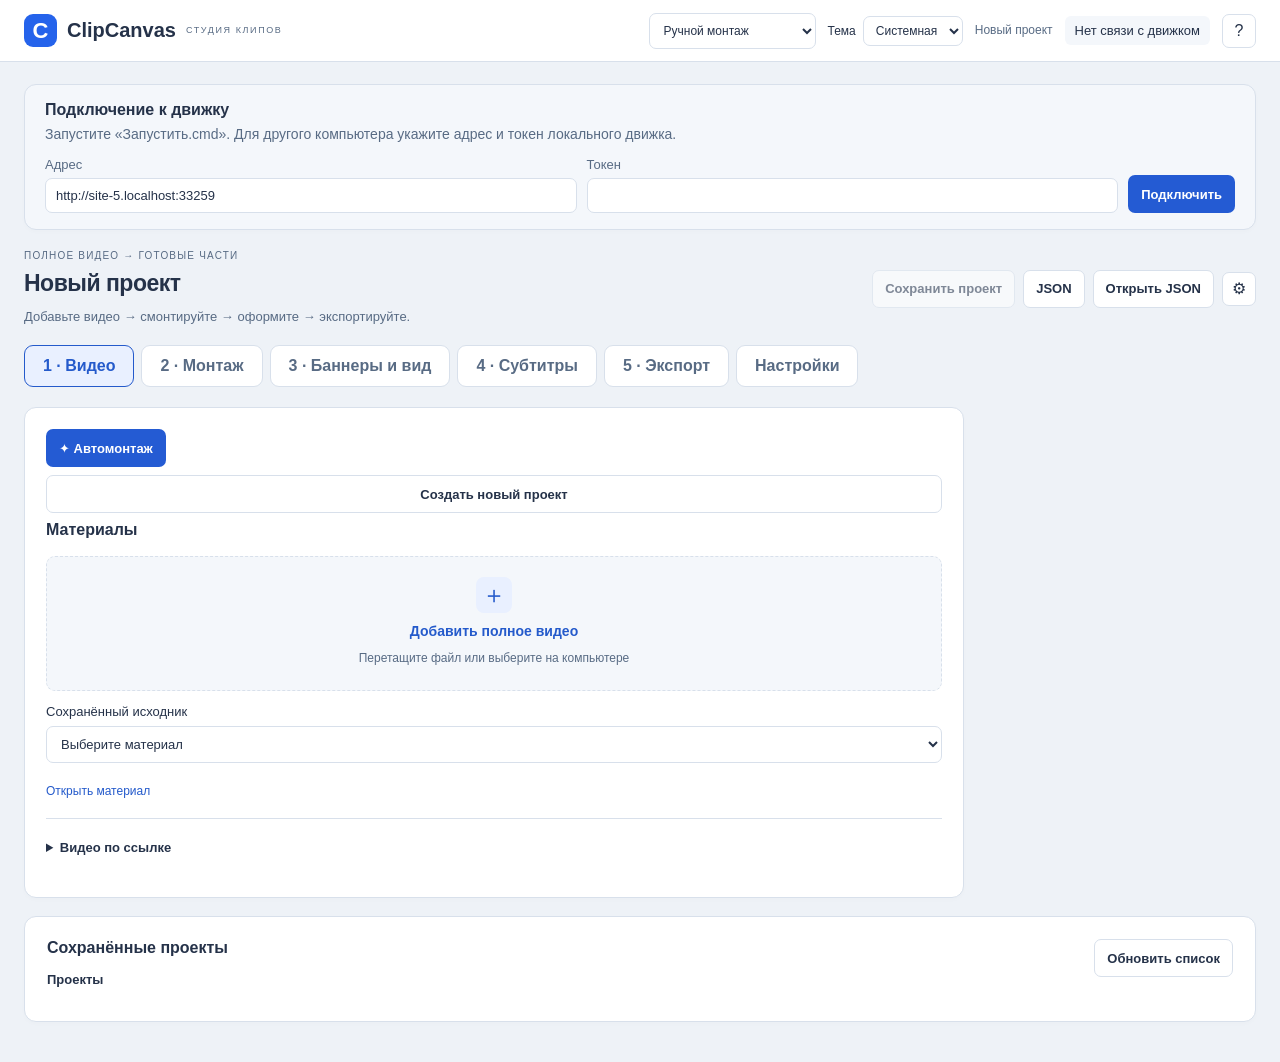
==== commit 43cb1a56: "Confirm automatic briefs and fix banner center, audio and speed" ====
--- a/web/index.html
+++ b/web/index.html
@@ -1,5 +1,5 @@
 <!doctype html>
-<html lang="ru"><head><meta charset="utf-8"><meta name="viewport" content="width=device-width,initial-scale=1"><title>ClipCanvas — студия коротких видео</title><link rel="icon" href="favicon.svg"><link rel="stylesheet" href="style.css"><link rel="stylesheet" href="studio.css?v=3.0.0"><link rel="stylesheet" href="editor.css?v=3.0.0"><link rel="stylesheet" href="workflow.css?v=3.0.0"><link rel="stylesheet" href="pro.css?v=3.0.0"></head><body>
+<html lang="ru"><head><meta charset="utf-8"><meta name="viewport" content="width=device-width,initial-scale=1"><title>ClipCanvas — студия коротких видео</title><link rel="icon" href="favicon.svg"><link rel="stylesheet" href="style.css"><link rel="stylesheet" href="studio.css?v=3.0.0"><link rel="stylesheet" href="editor.css?v=3.0.0"><link rel="stylesheet" href="workflow.css?v=3.0.0"><link rel="stylesheet" href="pro.css?v=3.0.0"><link rel="stylesheet" href="brief.css?v=3.0.0-brief1"></head><body>
 <header class="topbar"><a class="brand" href="./"><span class="brand-icon">C</span>ClipCanvas <small>СТУДИЯ КЛИПОВ</small></a><div class="top-actions"><span id="autosaveState" class="muted">Новый проект</span><span id="engineBadge" class="engine-badge">Подключение…</span><button id="helpButton" class="icon-button" aria-label="Справка">?</button></div></header><main>
 <section class="connection panel" id="connection" hidden><strong>Подключение к движку</strong><p class="muted">Запустите «Запустить.cmd». Для другого компьютера укажите адрес и токен локального движка.</p><div class="connection-fields"><label>Адрес<input id="engineUrl" type="url"></label><label>Токен<input id="engineToken" type="password" autocomplete="off"></label><button id="connectButton" class="button primary">Подключить</button></div></section>
 <div class="workspace-heading"><div><span class="eyebrow">ПОЛНОЕ ВИДЕО → ГОТОВЫЕ ЧАСТИ</span><h1 id="projectTitle">Новый проект</h1><p id="projectSummary" class="muted">Исходник, дорожки, субтитры и реклама — в одном проекте.</p></div><div class="heading-actions"><button id="saveProject" class="button secondary">Сохранить проект</button><button id="downloadProject" class="button secondary">JSON</button><label class="button secondary">Открыть JSON<input id="projectFile" type="file" accept=".json" hidden></label><button id="showConnection" class="icon-button" aria-label="Настройки подключения">⚙</button></div></div>
@@ -17,4 +17,4 @@
 <section class="bottom-panel panel"><div class="cut-header"><div><h2>Разделить видео</h2><p class="muted">Границы исходника. Реклама добавляется к итоговой длительности.</p></div><div class="cut-tabs"><button id="secondsMode" class="active">По длительности</button><button id="equalMode">Равные части</button><button id="rangeMode">Интервалы</button></div></div><div id="secondsControls" class="split-controls"><label>Исходник в каждой части, с<input id="partSeconds" type="number" min="1" value="60"></label><label class="toggle-row"><span>Объединить короткий хвост</span><input id="mergeTail" type="checkbox" checked></label></div><div id="equalControls" class="split-controls" hidden><label>Количество частей<input id="partCount" type="number" min="1" max="1000" value="10"></label></div><div id="rangeControls" hidden><div class="range-row"><label>Начало<input id="cutStart" value="00:00:00"></label><label>Конец<input id="cutEnd" value="00:01:00"></label><button id="addRange" class="button secondary">Добавить</button></div><div id="rangeList" class="range-list"></div></div><div class="parts-heading"><span id="partSummary" class="muted">Добавьте видео</span><label class="part-picker">Просмотреть часть<select id="partSelect"><option>Нет частей</option></select></label></div><div id="partsStrip" class="parts-strip"></div><p id="cutWarning" class="notice" hidden></p><div class="export-row"><label>Качество<select id="exportQuality"><option value="standard">Обычное · быстрее</option><option value="high">Высокое</option></select></label><label>Кодирование<select id="exportEncoder"><option value="auto">Авто · процессор</option><option value="nvidia" disabled>NVIDIA · видеокарта</option><option value="cpu">Процессор</option></select></label><label>Кадры/с<select id="exportFps"><option value="30">30</option><option value="60">60</option><option value="24">24</option></select></label><label class="toggle-row"><span>Добавить ZIP</span><input id="exportZip" type="checkbox"></label><label class="toggle-row"><span>Чистый экспорт без рекламного ролика</span><input id="exportClean" type="checkbox"></label><button id="exportButton" class="button primary" disabled>Экспортировать части</button></div></section>
 <section id="jobPanel" class="job-panel panel" hidden aria-live="polite"><div class="job-header"><strong id="jobTitle">Обработка</strong><button id="cancelJob" class="text-button">Остановить</button></div><p id="jobMessage"></p><progress id="jobProgress" value="0" max="100"></progress><div id="downloadList" class="download-list"></div></section>
 <section class="history-panel panel"><div class="panel-heading"><h2>Проекты и история</h2><button id="refreshHistory" class="text-button">Обновить</button></div><div class="history-columns"><div><h3>Проекты</h3><div id="projectList" class="history-list"></div></div><div><h3>Задачи и готовые файлы</h3><div id="jobList" class="history-list"></div></div></div></section></main>
-<div id="toast" class="toast" hidden role="status"></div><dialog id="helpDialog"><h2>От исходника до клипов</h2><ol><li>Загрузите видео. Выберите звук и извлеките встроенные субтитры, если они есть.</li><li>Выберите стиль текста. Импортируйте SRT/ASS/VTT или распознайте речь при необходимости.</li><li>Настройте длительность частей. Проверьте выбранную часть и пробный экспорт.</li><li>Для рекламы загрузите ролик. Профили задают настройки; соответствие текущим требованиям проверяет сервис.</li><li>Экспорт без ZIP экономит место. Части появляются по мере обработки и остаются в истории.</li></ol><p>JSON сохраняет настройки и ссылки на материалы этого движка, но не сами видео. При переносе перенесите папку data или загрузите материалы повторно. Боты открываются вручную.</p><button id="closeHelp" class="button primary">Понятно</button></dialog><video id="sourceVideo" playsinline preload="metadata" hidden></video><video id="advertVideo" playsinline preload="metadata" hidden></video><script src="browser-support.js?v=3.0.0-http1" defer></script><script src="app.js?v=3.0.0" defer></script><script src="import.js?v=3.0.0" defer></script><script src="studio.js?v=3.0.0" defer></script><script src="video-banners.js?v=3.0.0" defer></script><script src="editor.js?v=3.0.0-http1" defer></script><script src="subtitle-workflow.js?v=3.0.0-http1" defer></script><script src="workflow.js?v=3.0.0-http1" defer></script><script src="pro.js?v=3.0.0-http1" defer></script></body></html>
+<div id="toast" class="toast" hidden role="status"></div><dialog id="helpDialog"><h2>От исходника до клипов</h2><ol><li>Загрузите видео. Выберите звук и извлеките встроенные субтитры, если они есть.</li><li>Выберите стиль текста. Импортируйте SRT/ASS/VTT или распознайте речь при необходимости.</li><li>Настройте длительность частей. Проверьте выбранную часть и пробный экспорт.</li><li>Для рекламы загрузите ролик. Профили задают настройки; соответствие текущим требованиям проверяет сервис.</li><li>Экспорт без ZIP экономит место. Части появляются по мере обработки и остаются в истории.</li></ol><p>JSON сохраняет настройки и ссылки на материалы этого движка, но не сами видео. При переносе перенесите папку data или загрузите материалы повторно. Боты открываются вручную.</p><button id="closeHelp" class="button primary">Понятно</button></dialog><video id="sourceVideo" playsinline preload="metadata" hidden></video><video id="advertVideo" playsinline preload="metadata" hidden></video><script src="browser-support.js?v=3.0.0-http1" defer></script><script src="app.js?v=3.0.0" defer></script><script src="import.js?v=3.0.0" defer></script><script src="studio.js?v=3.0.0" defer></script><script src="video-banners.js?v=3.0.0-brief1" defer></script><script src="editor.js?v=3.0.0-brief1" defer></script><script src="subtitle-workflow.js?v=3.0.0-http1" defer></script><script src="brief.js?v=3.0.0-brief1" defer></script><script src="workflow.js?v=3.0.0-brief1" defer></script><script src="pro.js?v=3.0.0-brief1" defer></script></body></html>
--- a/web/brief.css
+++ b/web/brief.css
@@ -0,0 +1,8 @@
+.brief-dialog{box-sizing:border-box;width:min(760px,calc(100vw - 32px));max-height:90vh;padding:24px;border:1px solid var(--line,#d6ddeb);border-radius:18px;color:var(--text,#172033);background:var(--surface,#fff);overflow:auto}
+.brief-dialog::backdrop{background:rgba(9,16,35,.65)}
+.brief-dialog h2{margin:0 0 12px}.brief-dialog h3{margin:0 0 14px}
+.brief-banner{padding:18px;margin:18px 0;border:1px solid var(--line,#d6ddeb);border-radius:12px}
+.brief-banner textarea{width:100%;box-sizing:border-box;resize:vertical}
+.brief-preview{width:100%;max-height:220px;background:#111;border-radius:8px;margin-top:12px}
+.brief-actions{display:flex;gap:12px;justify-content:flex-end;flex-wrap:wrap;position:sticky;bottom:-24px;padding:16px 0;background:var(--surface,#fff)}
+@media(max-width:480px){.brief-dialog{padding:16px}.brief-banner{padding:12px}.brief-actions{bottom:-16px}.brief-actions .button{flex:1}}
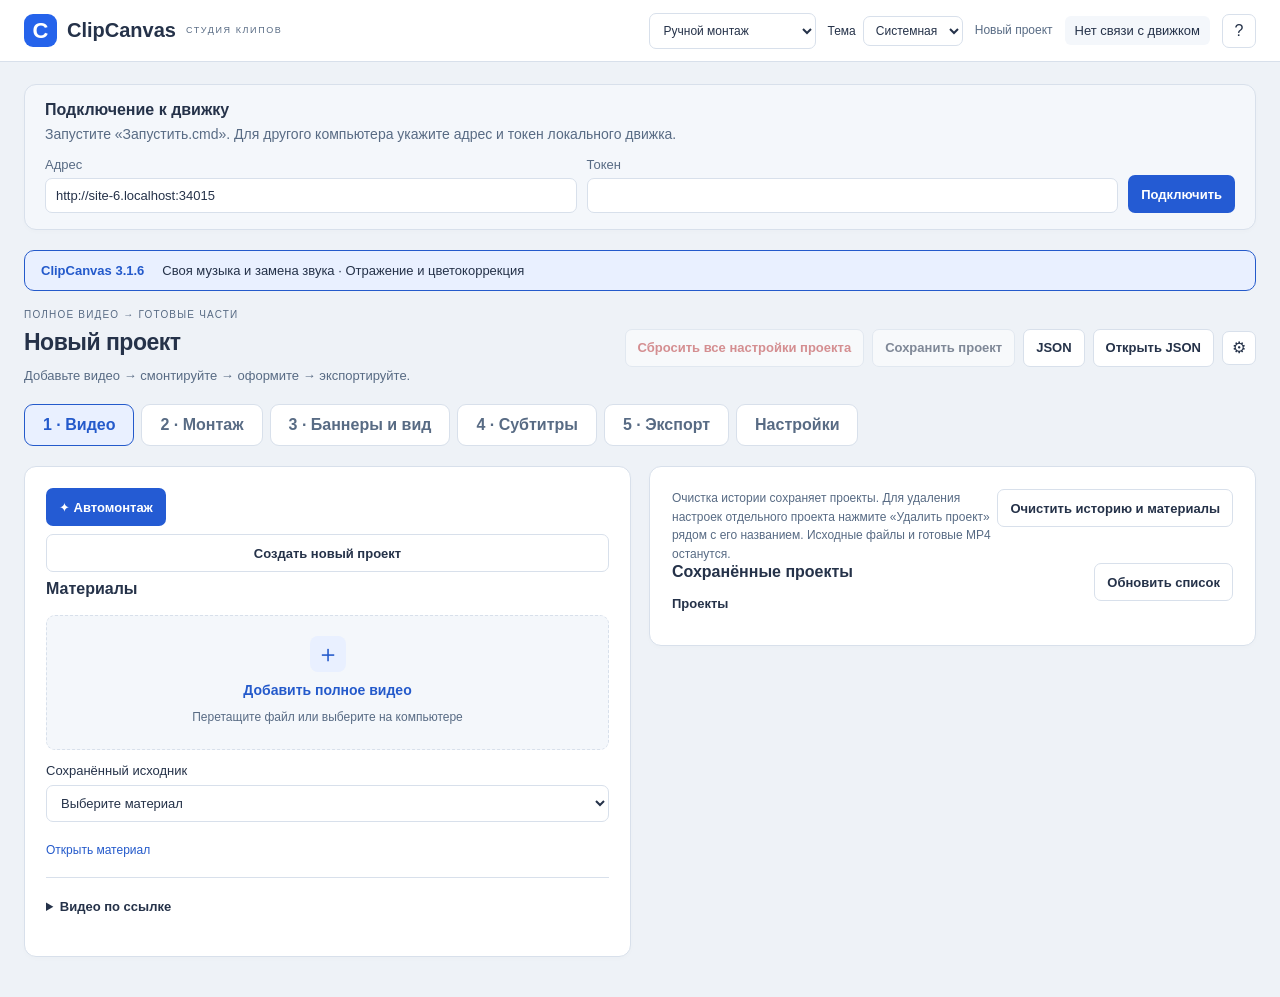
==== commit 4ecc09ed: "Release ClipCanvas 3.1.6 with custom audio and banner controls" ====
--- a/web/index.html
+++ b/web/index.html
@@ -1,5 +1,5 @@
 <!doctype html>
-<html lang="ru"><head><meta charset="utf-8"><meta name="viewport" content="width=device-width,initial-scale=1"><title>ClipCanvas — студия коротких видео</title><link rel="icon" href="favicon.svg"><link rel="stylesheet" href="style.css"><link rel="stylesheet" href="studio.css?v=3.0.0"><link rel="stylesheet" href="editor.css?v=3.0.0"><link rel="stylesheet" href="workflow.css?v=3.0.0"><link rel="stylesheet" href="pro.css?v=3.0.0"><link rel="stylesheet" href="brief.css?v=3.0.0-brief1"></head><body>
+<html lang="ru"><head><meta charset="utf-8"><meta name="viewport" content="width=device-width,initial-scale=1"><title>ClipCanvas — студия коротких видео</title><link rel="icon" href="favicon.svg"><link rel="stylesheet" href="style.css"><link rel="stylesheet" href="studio.css?v=3.1.6"><link rel="stylesheet" href="editor.css?v=3.1.6"><link rel="stylesheet" href="workflow.css?v=3.1.6"><link rel="stylesheet" href="pro.css?v=3.1.6"><link rel="stylesheet" href="brief.css?v=3.1.6"></head><body>
 <header class="topbar"><a class="brand" href="./"><span class="brand-icon">C</span>ClipCanvas <small>СТУДИЯ КЛИПОВ</small></a><div class="top-actions"><span id="autosaveState" class="muted">Новый проект</span><span id="engineBadge" class="engine-badge">Подключение…</span><button id="helpButton" class="icon-button" aria-label="Справка">?</button></div></header><main>
 <section class="connection panel" id="connection" hidden><strong>Подключение к движку</strong><p class="muted">Запустите «Запустить.cmd». Для другого компьютера укажите адрес и токен локального движка.</p><div class="connection-fields"><label>Адрес<input id="engineUrl" type="url"></label><label>Токен<input id="engineToken" type="password" autocomplete="off"></label><button id="connectButton" class="button primary">Подключить</button></div></section>
 <div class="workspace-heading"><div><span class="eyebrow">ПОЛНОЕ ВИДЕО → ГОТОВЫЕ ЧАСТИ</span><h1 id="projectTitle">Новый проект</h1><p id="projectSummary" class="muted">Исходник, дорожки, субтитры и реклама — в одном проекте.</p></div><div class="heading-actions"><button id="saveProject" class="button secondary">Сохранить проект</button><button id="downloadProject" class="button secondary">JSON</button><label class="button secondary">Открыть JSON<input id="projectFile" type="file" accept=".json" hidden></label><button id="showConnection" class="icon-button" aria-label="Настройки подключения">⚙</button></div></div>
@@ -17,4 +17,4 @@
 <section class="bottom-panel panel"><div class="cut-header"><div><h2>Разделить видео</h2><p class="muted">Границы исходника. Реклама добавляется к итоговой длительности.</p></div><div class="cut-tabs"><button id="secondsMode" class="active">По длительности</button><button id="equalMode">Равные части</button><button id="rangeMode">Интервалы</button></div></div><div id="secondsControls" class="split-controls"><label>Исходник в каждой части, с<input id="partSeconds" type="number" min="1" value="60"></label><label class="toggle-row"><span>Объединить короткий хвост</span><input id="mergeTail" type="checkbox" checked></label></div><div id="equalControls" class="split-controls" hidden><label>Количество частей<input id="partCount" type="number" min="1" max="1000" value="10"></label></div><div id="rangeControls" hidden><div class="range-row"><label>Начало<input id="cutStart" value="00:00:00"></label><label>Конец<input id="cutEnd" value="00:01:00"></label><button id="addRange" class="button secondary">Добавить</button></div><div id="rangeList" class="range-list"></div></div><div class="parts-heading"><span id="partSummary" class="muted">Добавьте видео</span><label class="part-picker">Просмотреть часть<select id="partSelect"><option>Нет частей</option></select></label></div><div id="partsStrip" class="parts-strip"></div><p id="cutWarning" class="notice" hidden></p><div class="export-row"><label>Качество<select id="exportQuality"><option value="standard">Обычное · быстрее</option><option value="high">Высокое</option></select></label><label>Кодирование<select id="exportEncoder"><option value="auto">Авто · процессор</option><option value="nvidia" disabled>NVIDIA · видеокарта</option><option value="cpu">Процессор</option></select></label><label>Кадры/с<select id="exportFps"><option value="30">30</option><option value="60">60</option><option value="24">24</option></select></label><label class="toggle-row"><span>Добавить ZIP</span><input id="exportZip" type="checkbox"></label><label class="toggle-row"><span>Чистый экспорт без рекламного ролика</span><input id="exportClean" type="checkbox"></label><button id="exportButton" class="button primary" disabled>Экспортировать части</button></div></section>
 <section id="jobPanel" class="job-panel panel" hidden aria-live="polite"><div class="job-header"><strong id="jobTitle">Обработка</strong><button id="cancelJob" class="text-button">Остановить</button></div><p id="jobMessage"></p><progress id="jobProgress" value="0" max="100"></progress><div id="downloadList" class="download-list"></div></section>
 <section class="history-panel panel"><div class="panel-heading"><h2>Проекты и история</h2><button id="refreshHistory" class="text-button">Обновить</button></div><div class="history-columns"><div><h3>Проекты</h3><div id="projectList" class="history-list"></div></div><div><h3>Задачи и готовые файлы</h3><div id="jobList" class="history-list"></div></div></div></section></main>
-<div id="toast" class="toast" hidden role="status"></div><dialog id="helpDialog"><h2>От исходника до клипов</h2><ol><li>Загрузите видео. Выберите звук и извлеките встроенные субтитры, если они есть.</li><li>Выберите стиль текста. Импортируйте SRT/ASS/VTT или распознайте речь при необходимости.</li><li>Настройте длительность частей. Проверьте выбранную часть и пробный экспорт.</li><li>Для рекламы загрузите ролик. Профили задают настройки; соответствие текущим требованиям проверяет сервис.</li><li>Экспорт без ZIP экономит место. Части появляются по мере обработки и остаются в истории.</li></ol><p>JSON сохраняет настройки и ссылки на материалы этого движка, но не сами видео. При переносе перенесите папку data или загрузите материалы повторно. Боты открываются вручную.</p><button id="closeHelp" class="button primary">Понятно</button></dialog><video id="sourceVideo" playsinline preload="metadata" hidden></video><video id="advertVideo" playsinline preload="metadata" hidden></video><script src="browser-support.js?v=3.0.0-http1" defer></script><script src="app.js?v=3.0.0" defer></script><script src="import.js?v=3.0.0" defer></script><script src="studio.js?v=3.0.0" defer></script><script src="video-banners.js?v=3.0.0-brief1" defer></script><script src="editor.js?v=3.0.0-brief1" defer></script><script src="subtitle-workflow.js?v=3.0.0-http1" defer></script><script src="brief.js?v=3.0.0-brief1" defer></script><script src="workflow.js?v=3.0.0-brief1" defer></script><script src="pro.js?v=3.0.0-brief1" defer></script></body></html>
+<div id="toast" class="toast" hidden role="status"></div><dialog id="helpDialog"><h2>От исходника до клипов</h2><ol><li>Загрузите видео. Выберите звук и извлеките встроенные субтитры, если они есть.</li><li>Выберите стиль текста. Импортируйте SRT/ASS/VTT или распознайте речь при необходимости.</li><li>Настройте длительность частей. Проверьте выбранную часть и пробный экспорт.</li><li>Для рекламы загрузите ролик. Профили задают настройки; соответствие текущим требованиям проверяет сервис.</li><li>Экспорт без ZIP экономит место. Части появляются по мере обработки и остаются в истории.</li></ol><p>JSON сохраняет настройки и ссылки на материалы этого движка, но не сами видео. При переносе перенесите папку data или загрузите материалы повторно. Боты открываются вручную.</p><button id="closeHelp" class="button primary">Понятно</button></dialog><video id="sourceVideo" playsinline preload="metadata" hidden></video><video id="advertVideo" playsinline preload="metadata" hidden></video><script src="browser-support.js?v=3.1.6" defer></script><script src="app.js?v=3.1.6" defer></script><script src="import.js?v=3.1.6" defer></script><script src="studio.js?v=3.1.6" defer></script><script src="video-banners.js?v=3.1.6" defer></script><script src="editor.js?v=3.1.6" defer></script><script src="subtitle-workflow.js?v=3.1.6" defer></script><script src="brief.js?v=3.1.6" defer></script><script src="workflow.js?v=3.1.6" defer></script><script src="pro.js?v=3.1.6-bubavpn1" defer></script><script src="usability.js?v=3.1.6-bubavpn1" defer></script><script src="banner-presets.js?v=bubavpn1" defer></script><script src="video-effects.js?v=3.1.6" defer></script><script src="soundtrack.js?v=3.1.6" defer></script></body></html>
--- a/web/workflow.css
+++ b/web/workflow.css
@@ -31,3 +31,44 @@
 .preview-panel:fullscreen h2{color:#e8eef8}.banner-library summary{font-weight:600;color:var(--accent);cursor:pointer}.banner-library[open]>summary{margin-bottom:10px}
 
 .banner-media-badge{grid-column:2;color:var(--accent)}
+/* Keep the beginner banner flow and confirmations usable on small windows. */
+.banner-step { margin-top: 14px; padding-top: 12px; border-top: 1px solid var(--border, #d8dfe9); }
+.banner-step h3 { margin-top: 0; }
+#bannerPositions { flex-wrap: wrap; }
+#exportWarningDialog, #historyCleanupDialog { max-width: 660px; width: calc(100% - 32px); max-height: 85vh; overflow: auto; }
+#exportWarningList li, #jobWarnings li { margin-bottom: 8px; }
+#historyCleanup .download-list { max-height: 280px; overflow: auto; }
+.release-note { display: flex; flex-wrap: wrap; gap: 8px 18px; padding: 12px 16px; margin-bottom: 18px; border: 1px solid var(--accent); border-radius: 10px; background: var(--accent-soft); font-size: 13px; }
+.release-note strong { color: var(--accent); }
+.banner-flow { position: sticky; top: 0; z-index: 6; display: grid; grid-template-columns: 1fr 1fr; gap: 6px; background: var(--surface); padding: 10px 0; margin: 8px 0; border-bottom: 1px solid var(--line); }
+.banner-flow .button { padding: 8px 5px; font-size: 12px; min-height: 34px; }
+.banner-flow .button:last-child { grid-column: 1 / -1; background: var(--accent-soft); color: var(--accent); }
+.banner-explanation { padding: 12px; border-radius: 8px; background: var(--accent-soft); font-size: 12px; line-height: 1.6; }
+#bannerDuration { padding: 10px; background: var(--surface-alt); border-radius: 8px; color: var(--text); line-height: 1.6; }
+.banner-clip-range input[type=text] { font-variant-numeric: tabular-nums; }
+.banner-clip-range .action-pair { flex-wrap: wrap; margin-top: 8px; }
+#bannerSharedTiming { border-top: 1px solid var(--line); margin-top: 12px; padding-top: 12px; }
+#bannerClipContext, #bannerClipTimeHelp, #bannerClipDraft { line-height: 1.6; }
+.clip-banner-manager { padding: 12px; margin: 14px 0; border: 1px solid var(--line); border-radius: 10px; background: var(--surface-alt); }
+.clip-banner-manager h3 { margin-top: 0; }
+.clip-banner-manager p { font-size: 12px; line-height: 1.6; }
+.clip-banner-manager .action-pair { flex-wrap: wrap; margin: 8px 0; }
+.clip-banner-manager .button { white-space: normal; }
+.clip-banner-card { padding: 10px; margin: 10px 0; border: 1px solid var(--line); border-radius: 8px; background: var(--surface); overflow-wrap: anywhere; }
+.clip-banner-card strong { font-size: 12px; }
+.banner-ducking { margin: 16px 0; padding: 12px; border: 1px solid var(--line); border-radius: 8px; }
+.banner-ducking h4 { margin: 0 0 12px; }
+.clip-banner-card .text-button { display: block; margin: 8px 0; }
+#settingsResetDialog { max-width: 620px; width: calc(100% - 32px); max-height: 85vh; overflow: auto; }
+#settingsResetDescription { line-height: 1.7; }
+.project-reset { color: #c03e3e; white-space: normal; }
+.export-intro { padding: 16px; border-radius: 10px; border: 1px solid var(--accent); background: var(--accent-soft); }
+.export-intro .action-pair { flex-wrap: wrap; }
+.project-delete { color: #c03e3e; }
+.button.danger { color: white; background: #b53030; }
+#projectDeleteDialog { max-width: 560px; width: calc(100% - 32px); }
+#projectDeleteDialog p { margin: 16px 0; line-height: 1.6; }
+#projectHistoryCleanup { margin-bottom: 10px; }
+body[data-section=projects] .editor-grid { grid-template-columns: minmax(0, 1fr) minmax(0, 1fr); }
+body[data-section=projects] .editor-library { margin-top: 0; min-width: 0; }
+@media(max-width:800px) { body[data-section=projects] .editor-grid { grid-template-columns: 1fr; } body[data-section=projects] .editor-library { margin-top: 18px; } }
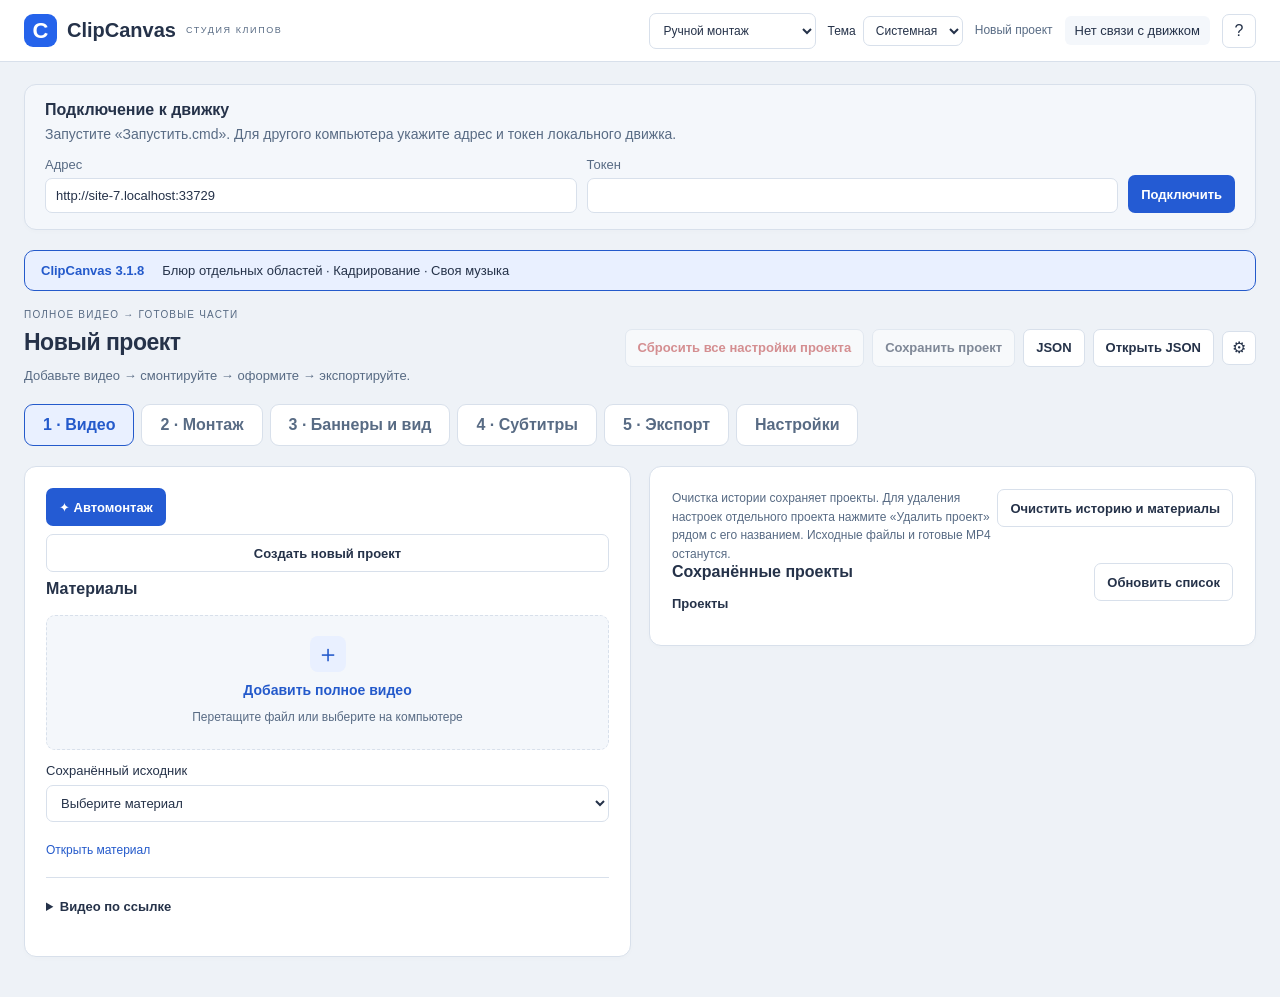
==== commit 0c9c1ed3: "Add video cropping and localized blur controls" ====
--- a/web/index.html
+++ b/web/index.html
@@ -1,5 +1,5 @@
 <!doctype html>
-<html lang="ru"><head><meta charset="utf-8"><meta name="viewport" content="width=device-width,initial-scale=1"><title>ClipCanvas — студия коротких видео</title><link rel="icon" href="favicon.svg"><link rel="stylesheet" href="style.css"><link rel="stylesheet" href="studio.css?v=3.1.6"><link rel="stylesheet" href="editor.css?v=3.1.6"><link rel="stylesheet" href="workflow.css?v=3.1.6"><link rel="stylesheet" href="pro.css?v=3.1.6"><link rel="stylesheet" href="brief.css?v=3.1.6"></head><body>
+<html lang="ru"><head><meta charset="utf-8"><meta name="viewport" content="width=device-width,initial-scale=1"><title>ClipCanvas — студия коротких видео</title><link rel="icon" href="favicon.svg"><link rel="stylesheet" href="style.css"><link rel="stylesheet" href="studio.css?v=3.1.8"><link rel="stylesheet" href="editor.css?v=3.1.8"><link rel="stylesheet" href="workflow.css?v=3.1.8"><link rel="stylesheet" href="pro.css?v=3.1.8"><link rel="stylesheet" href="brief.css?v=3.1.8"><link rel="stylesheet" href="video-crop.css?v=3.1.8"></head><body>
 <header class="topbar"><a class="brand" href="./"><span class="brand-icon">C</span>ClipCanvas <small>СТУДИЯ КЛИПОВ</small></a><div class="top-actions"><span id="autosaveState" class="muted">Новый проект</span><span id="engineBadge" class="engine-badge">Подключение…</span><button id="helpButton" class="icon-button" aria-label="Справка">?</button></div></header><main>
 <section class="connection panel" id="connection" hidden><strong>Подключение к движку</strong><p class="muted">Запустите «Запустить.cmd». Для другого компьютера укажите адрес и токен локального движка.</p><div class="connection-fields"><label>Адрес<input id="engineUrl" type="url"></label><label>Токен<input id="engineToken" type="password" autocomplete="off"></label><button id="connectButton" class="button primary">Подключить</button></div></section>
 <div class="workspace-heading"><div><span class="eyebrow">ПОЛНОЕ ВИДЕО → ГОТОВЫЕ ЧАСТИ</span><h1 id="projectTitle">Новый проект</h1><p id="projectSummary" class="muted">Исходник, дорожки, субтитры и реклама — в одном проекте.</p></div><div class="heading-actions"><button id="saveProject" class="button secondary">Сохранить проект</button><button id="downloadProject" class="button secondary">JSON</button><label class="button secondary">Открыть JSON<input id="projectFile" type="file" accept=".json" hidden></label><button id="showConnection" class="icon-button" aria-label="Настройки подключения">⚙</button></div></div>
@@ -17,4 +17,4 @@
 <section class="bottom-panel panel"><div class="cut-header"><div><h2>Разделить видео</h2><p class="muted">Границы исходника. Реклама добавляется к итоговой длительности.</p></div><div class="cut-tabs"><button id="secondsMode" class="active">По длительности</button><button id="equalMode">Равные части</button><button id="rangeMode">Интервалы</button></div></div><div id="secondsControls" class="split-controls"><label>Исходник в каждой части, с<input id="partSeconds" type="number" min="1" value="60"></label><label class="toggle-row"><span>Объединить короткий хвост</span><input id="mergeTail" type="checkbox" checked></label></div><div id="equalControls" class="split-controls" hidden><label>Количество частей<input id="partCount" type="number" min="1" max="1000" value="10"></label></div><div id="rangeControls" hidden><div class="range-row"><label>Начало<input id="cutStart" value="00:00:00"></label><label>Конец<input id="cutEnd" value="00:01:00"></label><button id="addRange" class="button secondary">Добавить</button></div><div id="rangeList" class="range-list"></div></div><div class="parts-heading"><span id="partSummary" class="muted">Добавьте видео</span><label class="part-picker">Просмотреть часть<select id="partSelect"><option>Нет частей</option></select></label></div><div id="partsStrip" class="parts-strip"></div><p id="cutWarning" class="notice" hidden></p><div class="export-row"><label>Качество<select id="exportQuality"><option value="standard">Обычное · быстрее</option><option value="high">Высокое</option></select></label><label>Кодирование<select id="exportEncoder"><option value="auto">Авто · процессор</option><option value="nvidia" disabled>NVIDIA · видеокарта</option><option value="cpu">Процессор</option></select></label><label>Кадры/с<select id="exportFps"><option value="30">30</option><option value="60">60</option><option value="24">24</option></select></label><label class="toggle-row"><span>Добавить ZIP</span><input id="exportZip" type="checkbox"></label><label class="toggle-row"><span>Чистый экспорт без рекламного ролика</span><input id="exportClean" type="checkbox"></label><button id="exportButton" class="button primary" disabled>Экспортировать части</button></div></section>
 <section id="jobPanel" class="job-panel panel" hidden aria-live="polite"><div class="job-header"><strong id="jobTitle">Обработка</strong><button id="cancelJob" class="text-button">Остановить</button></div><p id="jobMessage"></p><progress id="jobProgress" value="0" max="100"></progress><div id="downloadList" class="download-list"></div></section>
 <section class="history-panel panel"><div class="panel-heading"><h2>Проекты и история</h2><button id="refreshHistory" class="text-button">Обновить</button></div><div class="history-columns"><div><h3>Проекты</h3><div id="projectList" class="history-list"></div></div><div><h3>Задачи и готовые файлы</h3><div id="jobList" class="history-list"></div></div></div></section></main>
-<div id="toast" class="toast" hidden role="status"></div><dialog id="helpDialog"><h2>От исходника до клипов</h2><ol><li>Загрузите видео. Выберите звук и извлеките встроенные субтитры, если они есть.</li><li>Выберите стиль текста. Импортируйте SRT/ASS/VTT или распознайте речь при необходимости.</li><li>Настройте длительность частей. Проверьте выбранную часть и пробный экспорт.</li><li>Для рекламы загрузите ролик. Профили задают настройки; соответствие текущим требованиям проверяет сервис.</li><li>Экспорт без ZIP экономит место. Части появляются по мере обработки и остаются в истории.</li></ol><p>JSON сохраняет настройки и ссылки на материалы этого движка, но не сами видео. При переносе перенесите папку data или загрузите материалы повторно. Боты открываются вручную.</p><button id="closeHelp" class="button primary">Понятно</button></dialog><video id="sourceVideo" playsinline preload="metadata" hidden></video><video id="advertVideo" playsinline preload="metadata" hidden></video><script src="browser-support.js?v=3.1.6" defer></script><script src="app.js?v=3.1.6" defer></script><script src="import.js?v=3.1.6" defer></script><script src="studio.js?v=3.1.6" defer></script><script src="video-banners.js?v=3.1.6" defer></script><script src="editor.js?v=3.1.6" defer></script><script src="subtitle-workflow.js?v=3.1.6" defer></script><script src="brief.js?v=3.1.6" defer></script><script src="workflow.js?v=3.1.6" defer></script><script src="pro.js?v=3.1.6-bubavpn1" defer></script><script src="usability.js?v=3.1.6-bubavpn1" defer></script><script src="banner-presets.js?v=bubavpn1" defer></script><script src="video-effects.js?v=3.1.6" defer></script><script src="soundtrack.js?v=3.1.6" defer></script></body></html>
+<div id="toast" class="toast" hidden role="status"></div><dialog id="helpDialog"><h2>От исходника до клипов</h2><ol><li>Загрузите видео. Выберите звук и извлеките встроенные субтитры, если они есть.</li><li>Выберите стиль текста. Импортируйте SRT/ASS/VTT или распознайте речь при необходимости.</li><li>Настройте длительность частей. Проверьте выбранную часть и пробный экспорт.</li><li>Для рекламы загрузите ролик. Профили задают настройки; соответствие текущим требованиям проверяет сервис.</li><li>Экспорт без ZIP экономит место. Части появляются по мере обработки и остаются в истории.</li></ol><p>JSON сохраняет настройки и ссылки на материалы этого движка, но не сами видео. При переносе перенесите папку data или загрузите материалы повторно. Боты открываются вручную.</p><button id="closeHelp" class="button primary">Понятно</button></dialog><video id="sourceVideo" playsinline preload="metadata" hidden></video><video id="advertVideo" playsinline preload="metadata" hidden></video><script src="browser-support.js?v=3.1.8" defer></script><script src="app.js?v=3.1.8" defer></script><script src="import.js?v=3.1.8" defer></script><script src="studio.js?v=3.1.8" defer></script><script src="video-banners.js?v=3.1.8" defer></script><script src="editor.js?v=3.1.8" defer></script><script src="subtitle-workflow.js?v=3.1.8" defer></script><script src="brief.js?v=3.1.8" defer></script><script src="workflow.js?v=3.1.8" defer></script><script src="pro.js?v=3.1.8-bubavpn1" defer></script><script src="usability.js?v=3.1.8-bubavpn1" defer></script><script src="banner-presets.js?v=bubavpn1" defer></script><script src="video-effects.js?v=3.1.8" defer></script><script src="soundtrack.js?v=3.1.8" defer></script><script src="video-crop.js?v=3.1.8" defer></script><script src="video-blur.js?v=3.1.8" defer></script></body></html>
--- a/web/video-crop.css
+++ b/web/video-crop.css
@@ -0,0 +1,6 @@
+.video-crop-dialog { width: min(1000px, calc(100vw - 32px)); max-width: calc(100vw - 32px); max-height: calc(100dvh - 32px); overflow: auto; box-sizing: border-box; }
+#videoCropCanvas { display: block; width: auto; height: auto; max-width: 100%; max-height: 58dvh; margin: auto; background: #111827; touch-action: none; cursor: crosshair; }
+#videoCropPanel .field-pair input { min-width: 0; width: 100%; box-sizing: border-box; }
+.video-crop-dialog .action-pair { display: flex; flex-wrap: wrap; }
+.video-crop-dialog .action-pair > .button { flex: 1; min-width: 180px; white-space: normal; height: auto; min-height: 40px; }
+@media (max-width: 480px) { .video-crop-dialog { padding: 16px; } }
